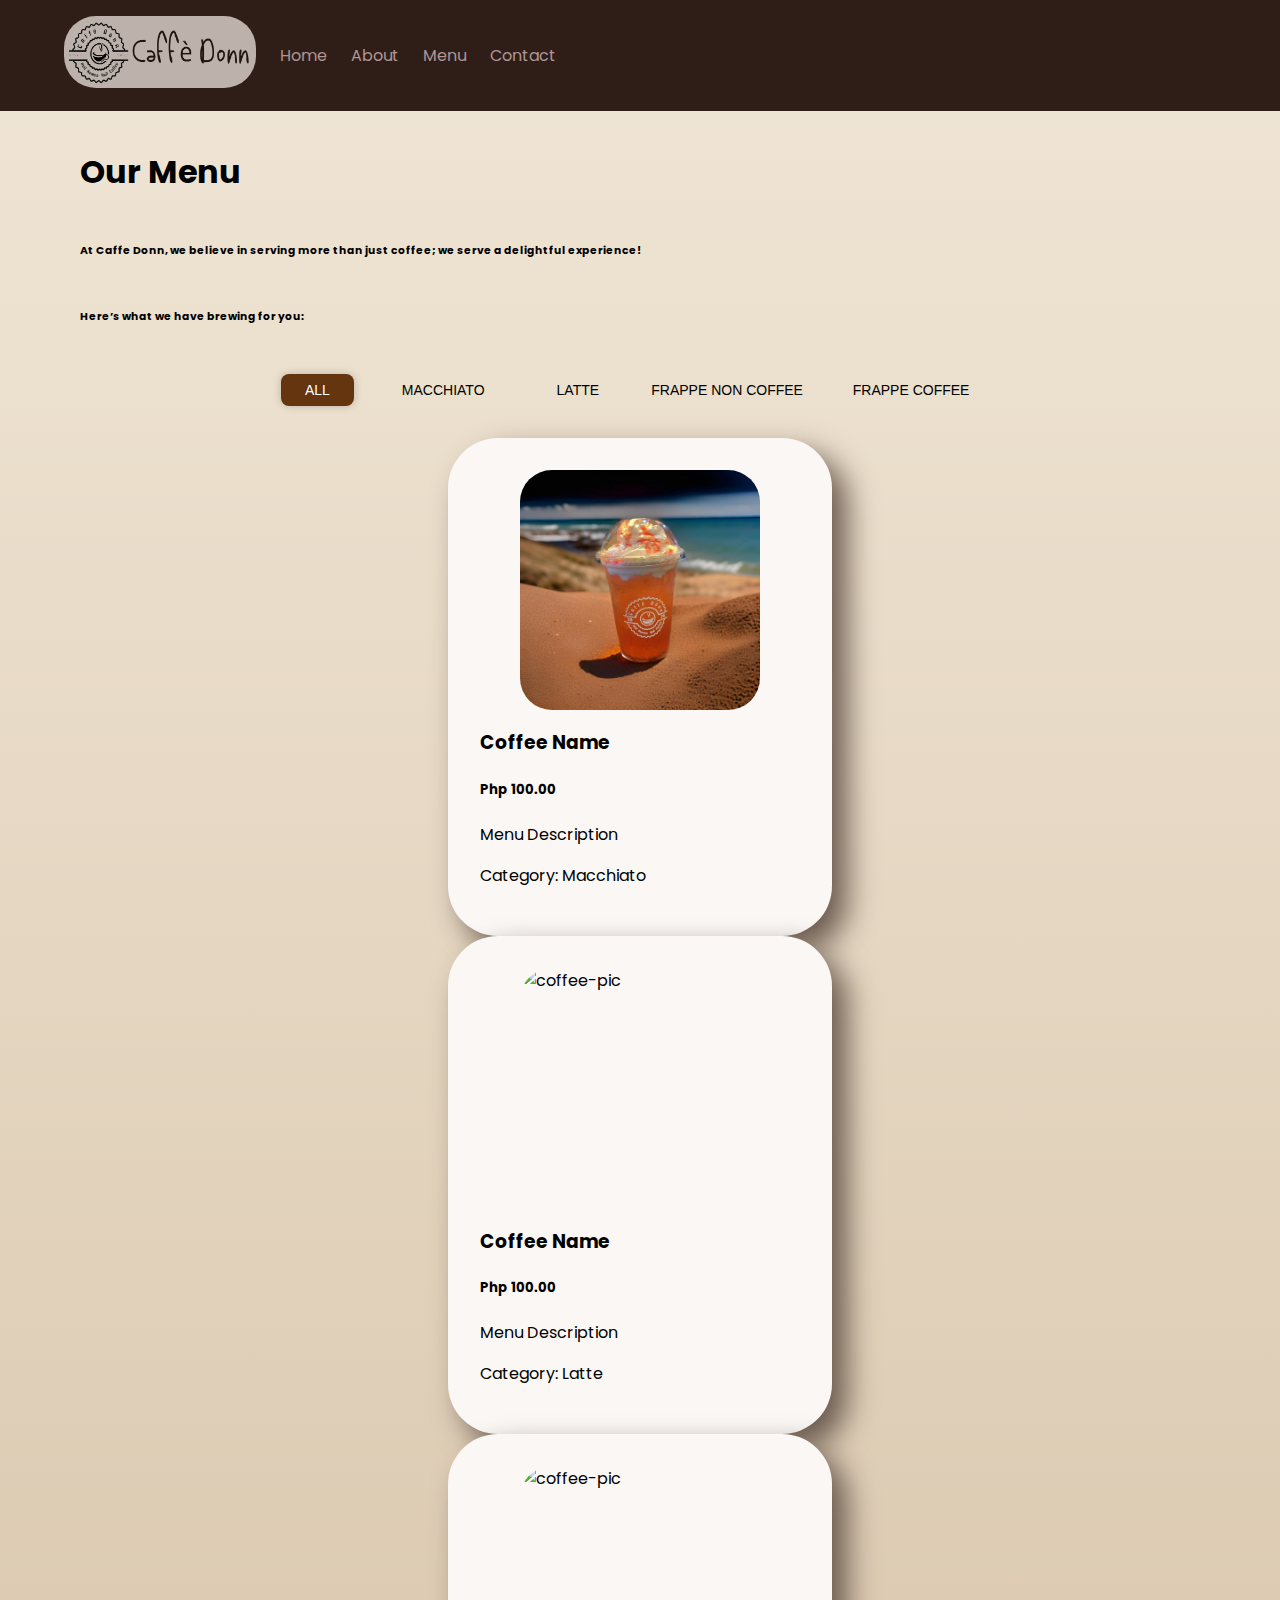
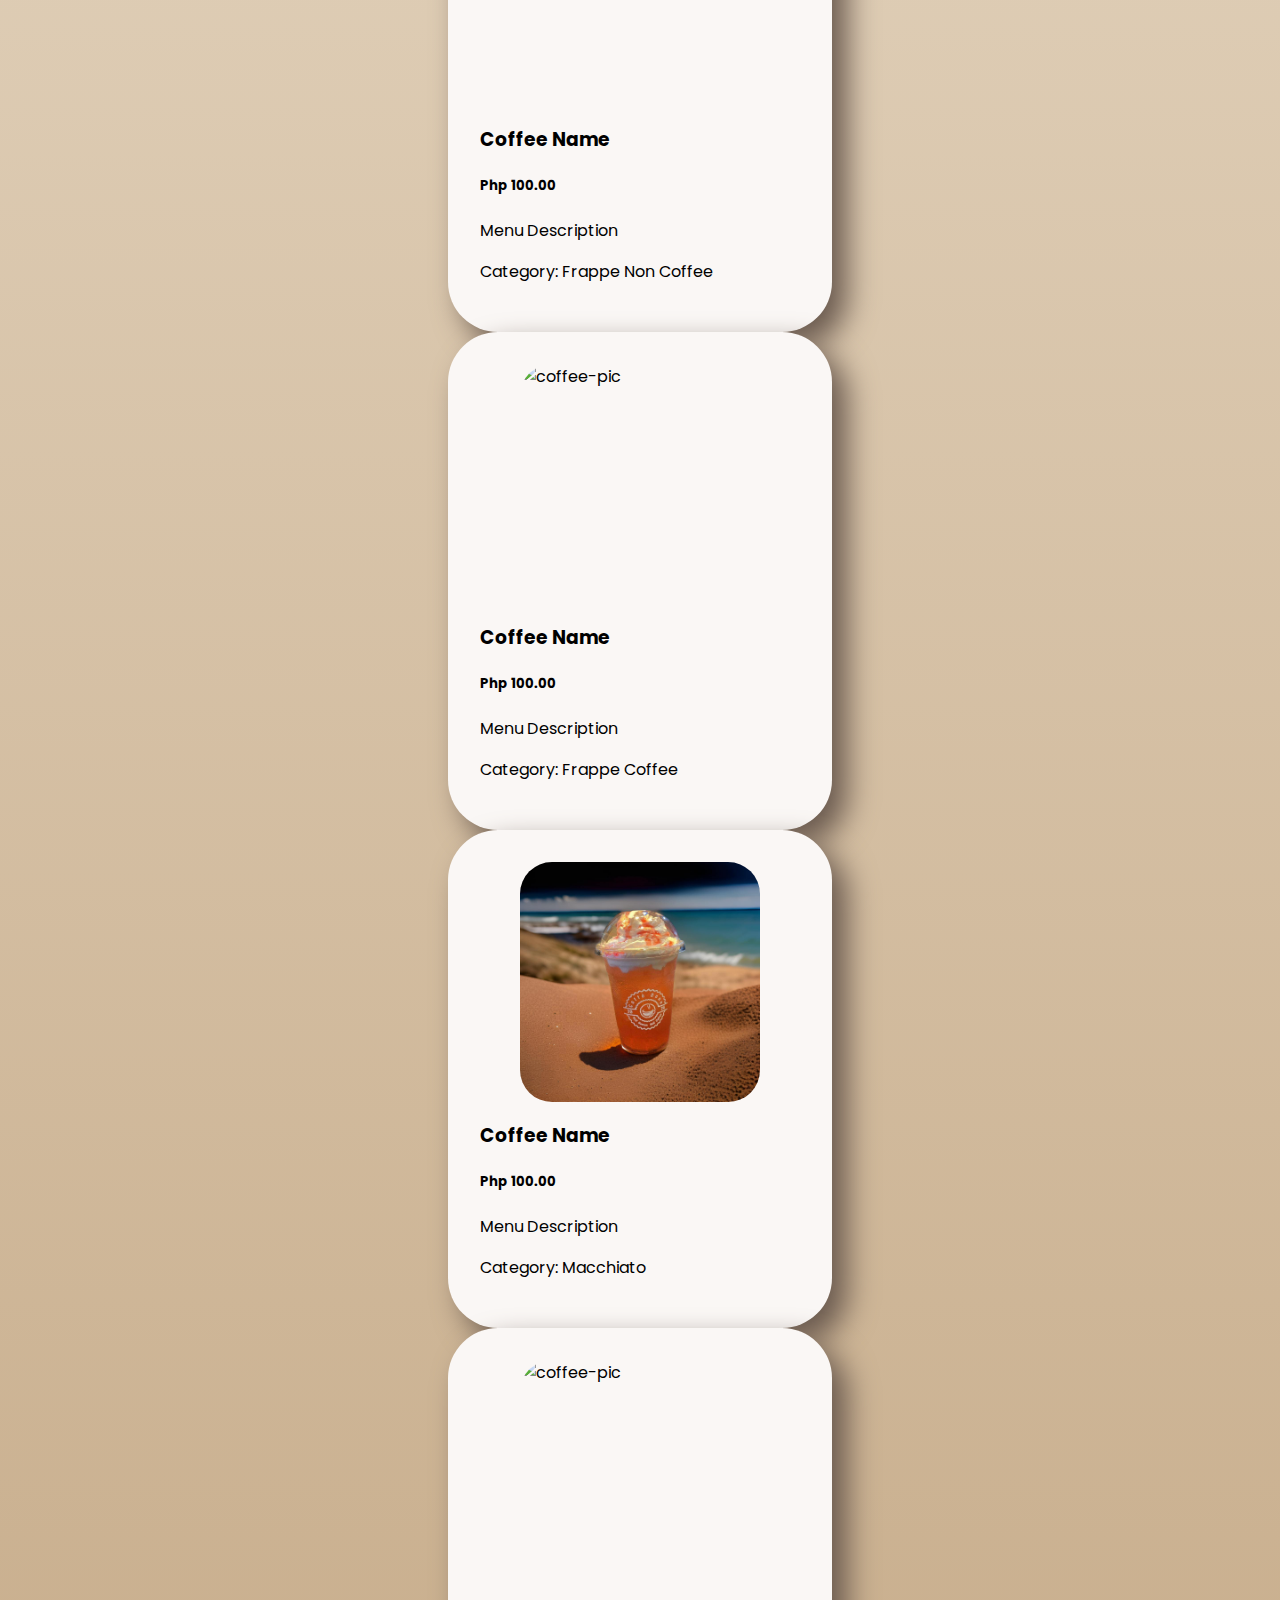
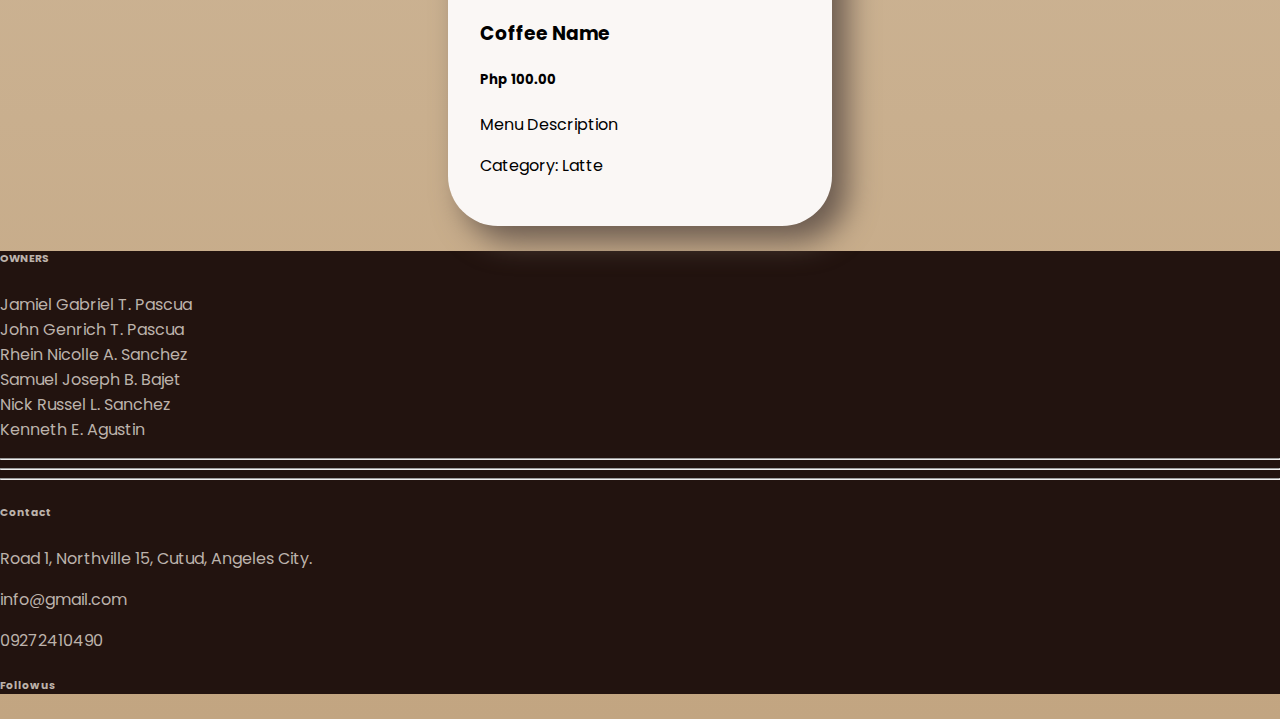
==== menu-detailed.html @ e2caf661 "linis landing page" ====
<!DOCTYPE html>
<html lang="en">
<head>
    <title>Menu - Caffe Donn</title>
    <meta charset="utf-8">
    <meta name="viewport" content="width=device-width, initial-scale=1">
    <link href="https://cdn.jsdelivr.net/npm/bootstrap@5.0.2/dist/css/bootstrap.min.css" rel="stylesheet" integrity="sha384-EVSTQN3/azprG1Anm3QDgpJLIm9Nao0Yz1ztcQTwFspd3yD65VohhpuuCOmLASjC" crossorigin="anonymous">
    <link rel="stylesheet" href="menu-detailed.css">
</head>
<body>
    
    <nav >
        <!-- <button class="navbar-toggler" type="button" data-toggle="collapse" data-target="#navbarSupportedContent" aria-controls="navbarSupportedContent" aria-expanded="false" aria-label="Toggle navigation">
            <span><i class="fa-solid fa-bars" style="color: white; font-size: 23px;"></i></span>
        </button> -->
            <div class="bgcolor">
                <ul id="nav-ul">
                    <li>
                        <a href="index.html"><img src="Bg/logo.png" id="caffedonnlogo" alt=""></a>
                    </li>
                    <li>
                        <a class="navlinks" href="">Home</a>
                    </li>
                    <li>
                        <a class="navlinks" href="index.html#about">About</a>
                    </li>
                    <li>
                        <a class="navlinks" href="index.html#menu">Menu</a>
                    </li>
                    <li>
                        <a class="navlinks" href="index.html#contact">Contact</a>
                    </li>
                </ul>
                <!-- <form class="d-flex">
                    <input class="form-control me-2" type="search" placeholder="Search" aria-label="Search" style="color: #22130f;">
                    <button class="btn btn-outline-success" type="submit">Search</button>
                </form> -->
            </div>
            
</nav>

  <main class="main-with-aside">
                <div class="filter text-center">
                    <div id="menu-header">
                    <h1>Our Menu</h1>
                    <h6>At Caffe Donn, we believe in serving more than just coffee; we serve a delightful experience!</h6>
                    <h6>Here’s what we have brewing for you:</h6>
                </div>
                    <div class="btn-group" role="group" aria-label="Coffee filter options">
                        <button class='btn coffee-filter-button active' data-filter="all">All</button>
                        <button class='btn coffee-filter-button' data-filter="macchiato">Macchiato</button>
                        <button class='btn coffee-filter-button' data-filter="latte">Latte</button>
                        <button class='btn coffee-filter-button' data-filter="fnoncoffee">Frappe Non Coffee</button>
                        <button class='btn coffee-filter-button' data-filter="fcoffee">Frappe Coffee</button>
                    </div>
                </div>
        </div>
    
    
    
      <div class="row justify-content-center">
        <div class="col-12 col-sm-6 col-md-6 col-lg-6 col-xl-4 menu mb-5 spacing" data-category='macchiato'>
            <div id="coffee-container">
                <img src="Products/menu/pink na kape.jpg" id="coffee-pic" alt="coffee-pic">
                <h3 class="menu-name">Coffee Name</h3>
                <h5>Php 100.00</h5>
                <div class="menu-details">
                    <p>Menu Description</p>
                    <p>Category: Macchiato</p>
            </div>
        </div>
        </div>
        <div class="col-12 col-sm-6 col-md-6 col-lg-6 col-xl-4 menu mb-5 spacing" data-category='latte'>
            <div id="coffee-container">
                <img src="https://www.acouplecooks.com/wp-content/uploads/2021/08/Cafe-Au-Lait-001s.jpg" id="coffee-pic" alt="coffee-pic">
                <h3 class="menu-name">Coffee Name</h3>
                <h5>Php 100.00</h5>
                <div class="menu-details">
                    <p>Menu Description</p>
                    <p>Category: Latte</p>
            </div>
        </div>
        </div>
        <div class="col-12 col-sm-6 col-md-6 col-lg-6 col-xl-4 menu mb-5 spacing" data-category='fnoncoffee'>
            <div id="coffee-container">
                <img src="https://www.acouplecooks.com/wp-content/uploads/2021/08/Cafe-Au-Lait-001s.jpg" id="coffee-pic" alt="coffee-pic">
                <h3 class="menu-name">Coffee Name</h3>
                <h5>Php 100.00</h5>
                <div class="menu-details">
                    <p>Menu Description</p>
                    <p>Category: Frappe Non Coffee</p>
            </div>
        </div>
        </div>
        <div class="col-12 col-sm-6 col-md-6 col-lg-6 col-xl-4 menu mb-5 spacing" data-category='fcoffee'>
            <div id="coffee-container">
                <img src="https://www.acouplecooks.com/wp-content/uploads/2021/08/Cafe-Au-Lait-001s.jpg" id="coffee-pic" alt="coffee-pic">
                <h3 class="menu-name">Coffee Name</h3>
                <h5>Php 100.00</h5>
                <div class="menu-detailss">
                    <p>Menu Description</p>
                    <p>Category: Frappe Coffee</p>
            </div>
        </div>
        </div>

        <div class="col-12 col-sm-6 col-md-6 col-lg-6 col-xl-4 menu mb-5 spacing" data-category='macchiato'>
            <div id="coffee-container">
                <img src="Products/menu/pink na kape.jpg" id="coffee-pic" alt="coffee-pic">
                <h3 class="menu-name">Coffee Name</h3>
                <h5>Php 100.00</h5>
                <div class="menu-details">
                    <p>Menu Description</p>
                    <p>Category: Macchiato</p>
            </div>
        </div>
        </div>
        <div class="col-12 col-sm-6 col-md-6 col-lg-6 col-xl-4 menu mb-5 spacing" data-category='latte'>
            <div id="coffee-container">
                <img src="https://www.acouplecooks.com/wp-content/uploads/2021/08/Cafe-Au-Lait-001s.jpg" id="coffee-pic" alt="coffee-pic">
                <h3 class="menu-name">Coffee Name</h3>
                <h5>Php 100.00</h5>
                <div class="menu-details">
                    <p>Menu Description</p>
                    <p>Category: Latte</p>
            </div>
        </div>
        </div>
        
    </div>

    <button class="back-to-top" id="backToTop">
        <img src="Products/menu/backontopcoffee.png" alt="Back to Top">
    </button>
    </div>
    </div>


  </main>
</div>

<script src="menu-detailed.js"></script>
</body>
<footer>
    <div class="text-center text-lg-start text-white " style="background-color: #22130f; ">
        <!-- Grid container -->
        <div class="container p-4 pb-0 ">
            <!-- Section: Links -->
            <section class=" ">
                <!--Grid row-->
                <div class="row ">
                    <!-- Grid column -->
                    <div style="color: #bcb2ab;" class="col-md-3 col-lg-3 col-xl-3 mx-auto mt-3 ">
                        <h6 class="text-uppercase mb-4 font-weight-bold ">
                            OWNERS
                        </h6>
                        <p>
                            Jamiel Gabriel T. Pascua <br> John Genrich T. Pascua <br> Rhein Nicolle A. Sanchez <br> Samuel Joseph B. Bajet <br> Nick Russel L. Sanchez <br> Kenneth E. Agustin
                        </p>
                    </div>
                    <!-- Grid column -->

                    <hr class="w-100 clearfix d-md-none " />

                    <!-- Grid column -->

                    <!-- Grid column -->

                    <hr class="w-100 clearfix d-md-none " />

                    <!-- Grid column -->
                    <hr class="w-100 clearfix d-md-none " />

                    <!-- Grid column -->
                    <div class="col-md-4 col-lg-3 col-xl-3 mx-auto mt-3 " style="color: #bcb2ab;">
                        <h6 class="text-uppercase mb-4 font-weight-bold ">Contact</h6>
                        <p><i class="fas fa-home mr-3 "></i> Road 1, Northville 15, Cutud, Angeles City.</p>
                        <p><i class="fas fa-envelope mr-3 "></i> info@gmail.com</p>
                        <p><i class="fas fa-phone mr-3 "></i>09272410490</p>

                    </div>
                    <!-- Grid column -->

                    <!-- Grid column -->
                    <div class="col-md-3 col-lg-2 col-xl-2 mx-auto mt-3 ">
                        <h6 style="color: #bcb2ab;" class="text-uppercase mb-4 font-weight-bold ">Follow us</h6>

                        <a href="https://www.facebook.com/profile.php?id=61557262811744&mibextid=LQQJ4d" class="social-icon" target="_blank">
                            <i class="fab fa-facebook-f"></i>
                        </a>

                        <a href="https://www.instagram.com/caffe_donn?igsh=YXQ5cGN5NW10amh5" class="social-icon" target="_blank">
                            <i class="fab fa-instagram"></i>
                        </a>
                    

                    </div>
                </div>
                <!--Grid row-->
            </section>
            <!-- Section: Links -->
        </div>
        <!-- Grid container -->

</footer>
    
</html>
---- menu-detailed.css ----
@import url('https://fonts.googleapis.com/css2?family=Poppins:ital,wght@0,100;0,200;0,300;0,400;0,500;0,600;0,700;0,800;0,900;1,100;1,200;1,300;1,400;1,500;1,600;1,700;1,800;1,900&display=swap');
.poppins-regular {
    font-family: "Poppins", sans-serif;
    font-weight: 400;
    font-style: normal;
}



body {
  overflow-x: hidden;
  min-height: 100dvh;
  margin: 0;
  padding: 0;
  width: 100vw !important; /* Full viewport width */
  font-family: "Poppins", sans-serif;

  background: rgb(240,230,214);
background: linear-gradient(180deg, rgba(240,230,214,1) 0%, rgba(194,165,129,1) 100%);
}


/* navbar */

@media (max-width: 600px) {

  .main-with-aside {
    margin: 0 !important;
  }
  #caffedonnlogo {
      transform: scale(0.8);
      margin-bottom: 0 !important;
  }

  #nav-ul {
      transform: scale(0.6);
      display: grid !important;
      grid-template-columns: repeat(5, 1fr) !important;
      margin-left: -4rem !important;
      padding: 0 !important;
      background: #2f1e18;
      width: 100vw; /* Full viewport width */
      height: 80px; /* Set height of navbar */
      width: 100vw !important; /* Full viewport width */
  }
}
#caffedonnlogo {
  height: 4.5rem;
  width: 12rem;
  margin-left: 1.5rem;
  margin-top: 1rem;
  margin-bottom: 1rem;
  border-radius: 2rem;
  animation: fade-down 0.5s forwards;
}

.navlinks {
  text-decoration: none;
  color: rgb(176, 149, 149);
  font-size: 16px;
  font-family: "Poppins", sans-serif;
  margin-left: 1.5rem;
}

.navlinks:hover {
  animation: bigger 0.5s forwards !important;
  text-decoration: none;
  color: rgb(233, 191, 191);

}

.bgcolor {
  background-color: #2f1e18;
}

@keyframes fade-down {
  0% {
    opacity: 0;
    transform: translateY(-10px) scale(0.95);
    font-size: 3px;
  }

  100% {
    opacity: 1;
    transform: translateY(0px) scale(1);
      font-size: 16px;
  }
}

@keyframes bigger {
  0% {
    font-size: 16px;
  }
  100% {
    font-size: 19px;
  }
}

#nav-ul {
  list-style-type: none;
  display: flex !important; /* Display list items horizontally */
  justify-content: flex-start;
  align-items: center;
  margin: 0;
  background: #2f1e18;
}



/* navbar */
.main-with-aside {
  margin: 0 5rem;
}

@media (min-width: 1024px) {
  body {
    width: 75%;
    margin: 0 auto;
  }
}

@media (max-width: 600px) {
  .btn-group {
    transform: scale(0.8);
    transform-origin: top center;
    margin: 0;
    display: grid; 
    grid-template-columns: repeat(3, 1fr); 
    gap: 10px; 
    display: grid !important;
  grid-template-columns: repeat(3, 1fr) !important;
  gap: 10px !important;
  }

  #menu-header {
    scale: 0.9;
  }

  .coffee-filter-button {
    width: 100%;
  }

  .back-to-top {
    opacity: 80%;
    bottom: 1.5rem !important;
    right: 1.5rem !important;
    position: fixed;
  }

  .back-to-top img {
    opacity: 80%;
    width: 2rem; 
    height: 2rem; 
    display: block; 
  }

  .back-button {
    top: 1.5rem !important;
    left: 1rem !important;
    border-radius: 50%;
  }

  .back-button img {
    display: block; /* Removes extra space below the image */
    width: 2rem !important;
    height: 2rem !important;
  }
}

@media all {
  .filter, .text-center {
    margin: 1rem auto;
  }

  .coffee-filter-button {
    margin: 0 auto; 
  }
}

#menu-header {
  display: grid;
  grid-template-columns: 1fr;
  margin: 0 auto;
  animation: fade-down .5s forwards;
}

.btn-group {
  display: flex;
  flex-wrap: nowrap; 
  justify-content: center;
  margin: 1rem;
  animation: fade-up .5s;
}

.coffee-filter-button {
  display: flex;
  align-items: center; /* Center text vertically */
  justify-content: center;
  cursor: pointer;
  text-transform: uppercase;
  background: transparent;
  border: 0;
  border-radius: 0.5rem;
  padding: .5rem 1.5rem;
  margin: 0.5rem 1rem 1rem 0.5rem;
  max-width: 10rem;
  white-space: nowrap;
  font-size: 14px;
  text-align: center;
}
  
  .coffee-filter-button:hover,
  .coffee-filter-button:focus {
    background-color: #ccc;
  }
  
  .coffee-filter-button.active {
    background: #65350F;
    color: white;
    box-shadow: 0 0 0.5rem rgb(0 0 0 / 0.2);
  }

#coffee-container {
  padding: 2rem;
  border-radius: 50px;
  background: #faf7f5;
  box-shadow:  15px 15px 30px #6a5a4f;
              
  min-width: 20rem;
  max-width: 20rem;
  max-height: 28rem;
  margin: 0 auto;
  animation: fade-up .5s forwards;
}

.menu-details {
  text-align: left;
}

#coffee-pic {
  display: block;
  margin: 0 auto;
  border-radius: 2rem;
  width: 15rem;
  height: 15rem;
}

.menu-title {
  margin-top: 2rem;
}

.back-button {
  animation: fade-down 1s forwards;
  z-index: 2;
  top: 1rem;
  left: 2rem;
  position: absolute;
  border-radius: 50%;
  background: none; /* Removes default button background */
  border: none; /* Removes default button border */
  padding: 0; /* Removes default button padding */
}

.back-button img {
  display: block; /* Removes extra space below the image */
  width: 3rem;
  height: 3rem;
}

.back-button:hover {
  animation: bigger 1s forwards;
}

.back-to-top {
  position: fixed; 
  bottom: 3rem; 
  right: 3rem; 
  background: none; 
  border: none; 
  padding: 0; 
  cursor: pointer; 
  opacity: 0; 
  transition: opacity 0.3s ease;
  z-index: 2; 
}

.back-to-top img {
  width: 4rem; 
  height: 4rem; 
  display: block; 
}

.back-to-top:hover img {
  animation: bigger 0.75s forwards; 
}

.show {
  opacity: 1; 
}


@keyframes fade-up {
  0% {
    opacity: 0;
    transform: translateY(15px) scale(0.95);
  }

  100% {
    opacity: 1;
    transform: translateY(0px) scale(1);
  }
}

@keyframes fade-down {
  0% {
    opacity: 0;
    transform: translateY(-20px) scale(0.95);
  }

  100% {
    opacity: 1;
    transform: translateY(0) scale(1);
  }
}

@keyframes bigger {
  0% {
    transform: scale(1);
  }
  100% {
    transform: scale(1.2);
  }
}
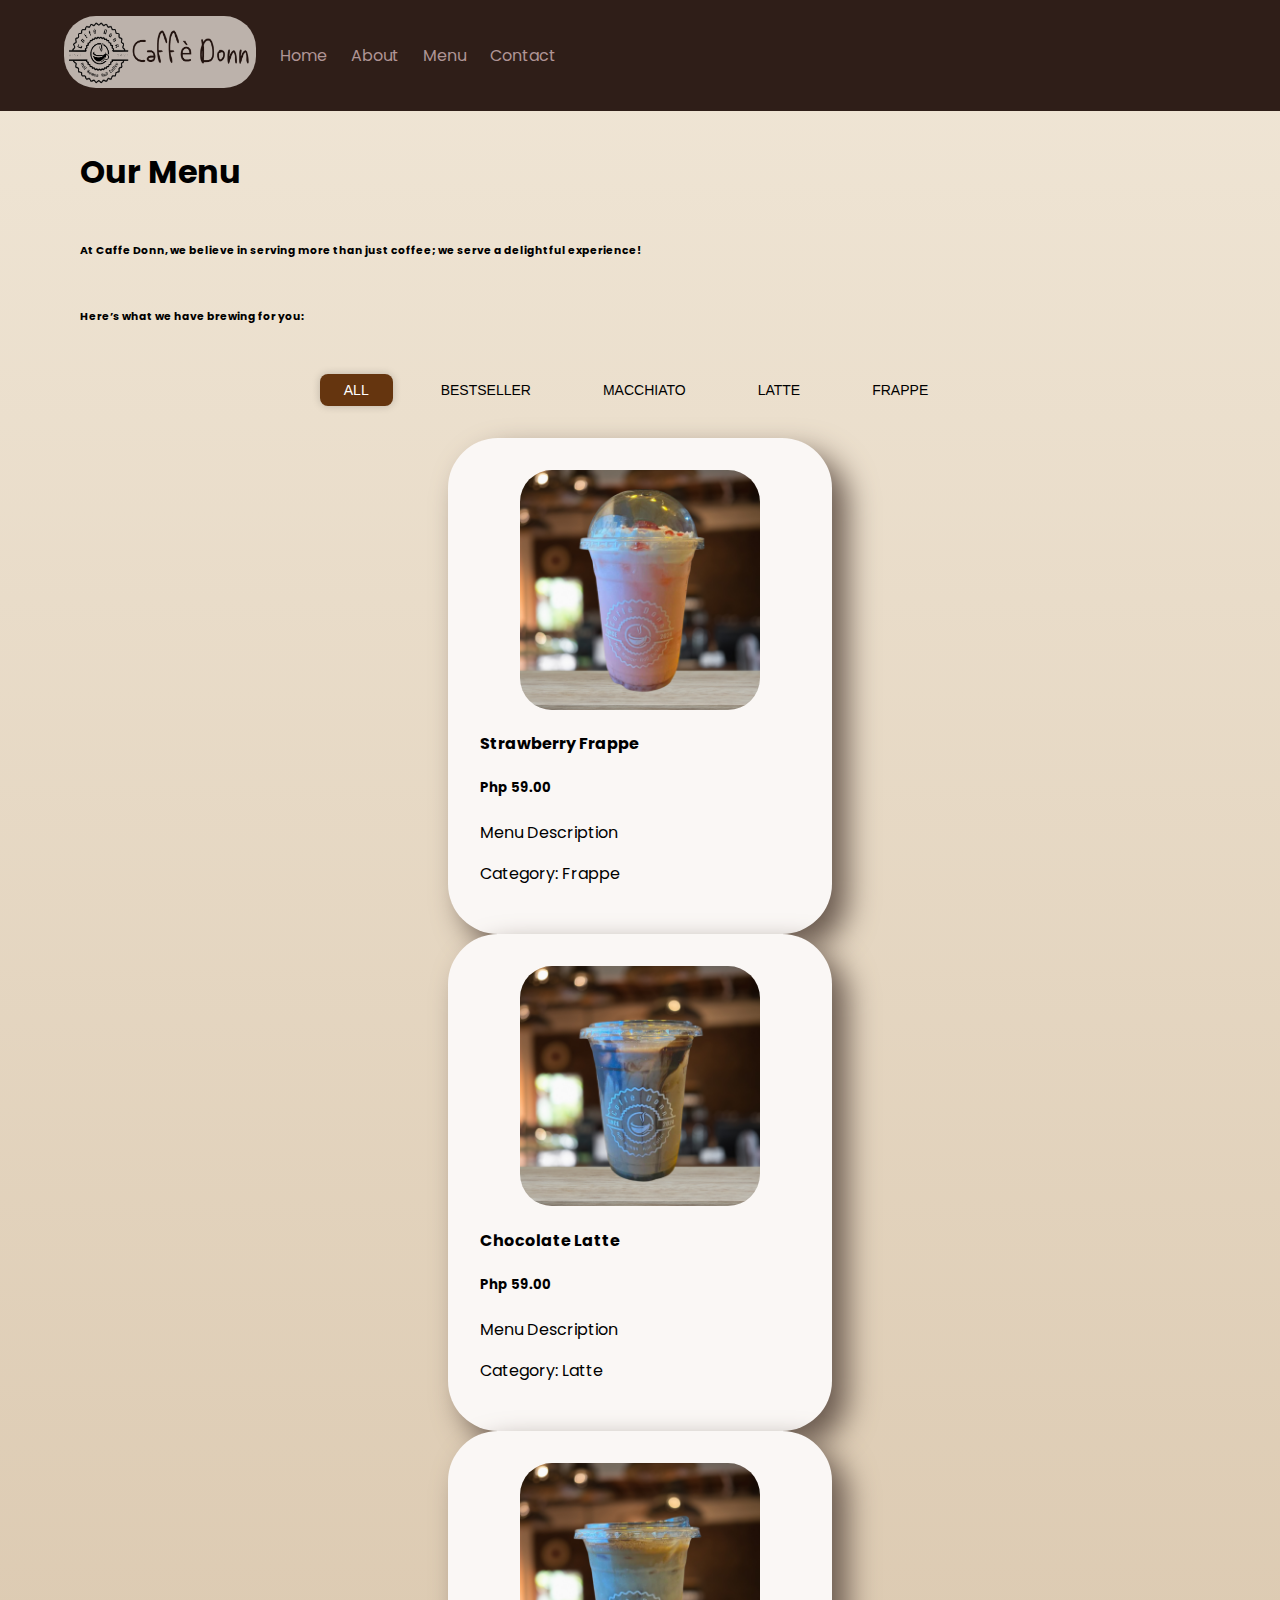
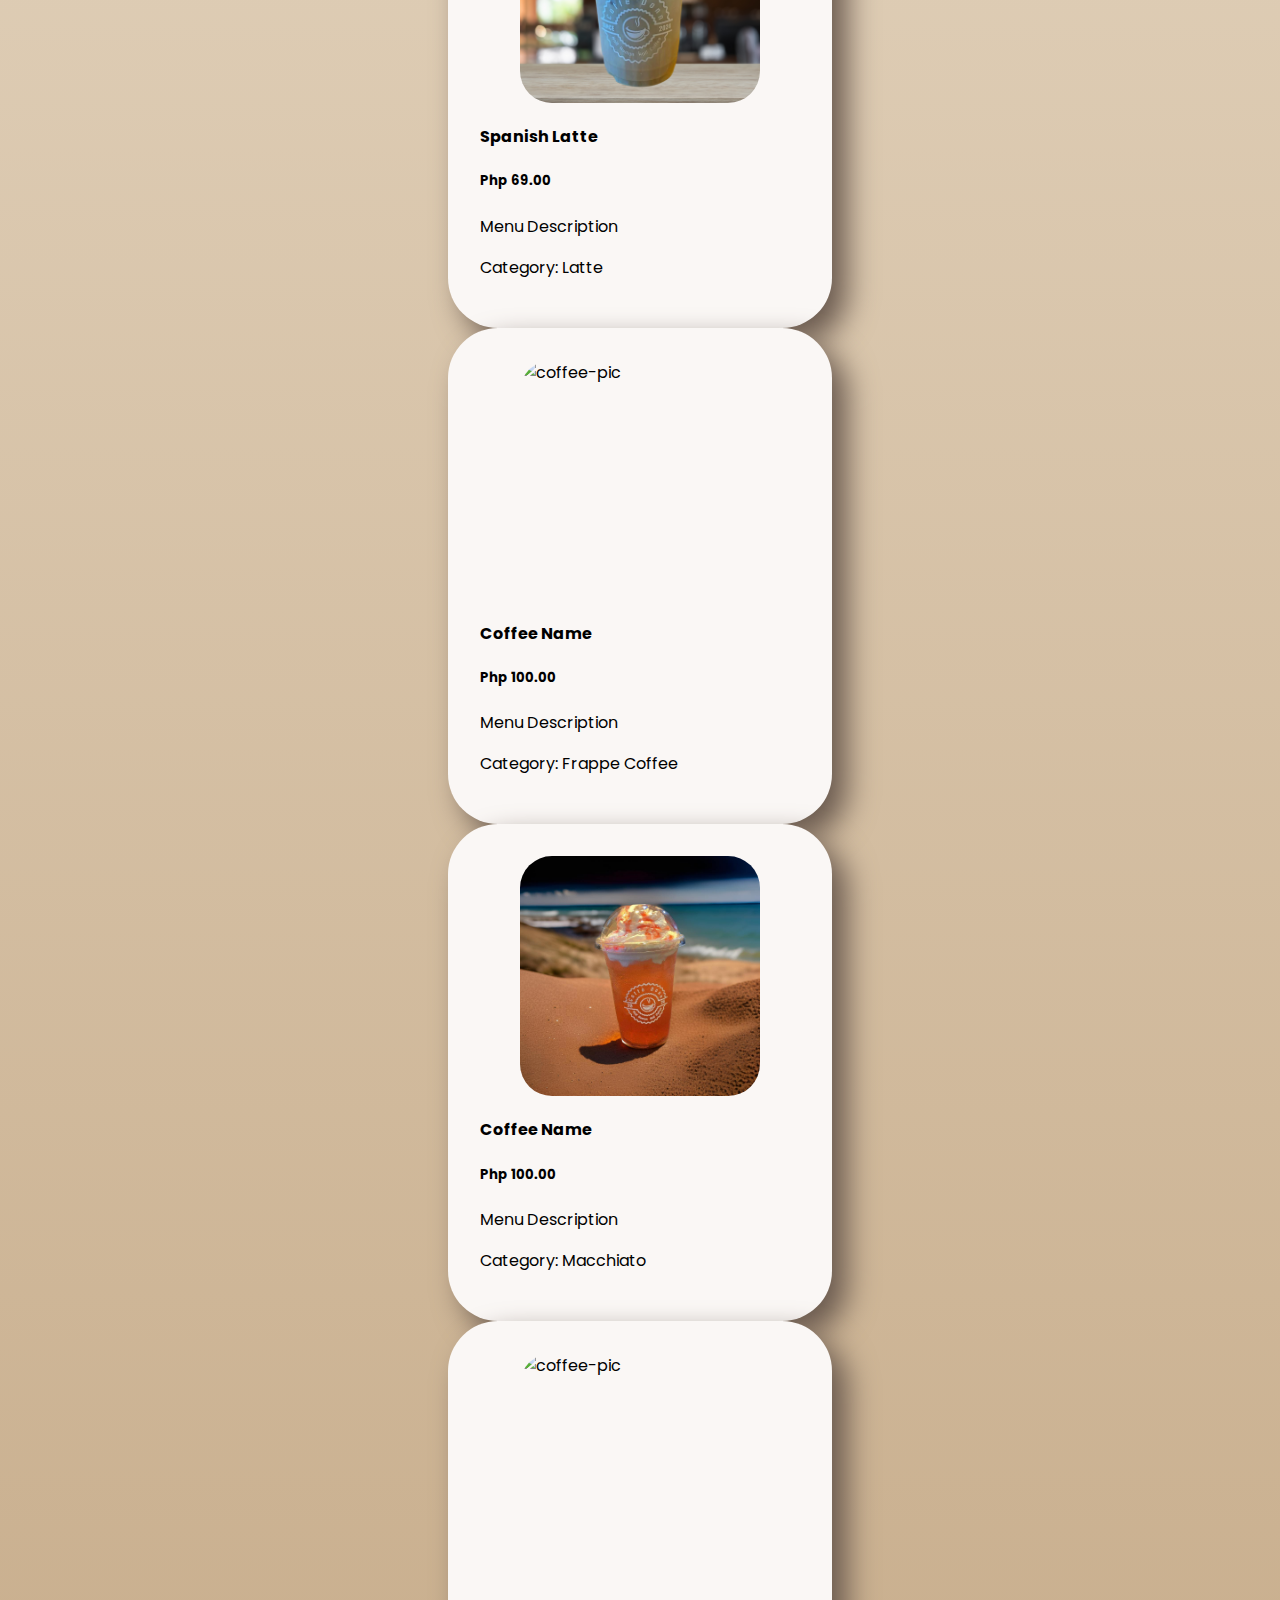
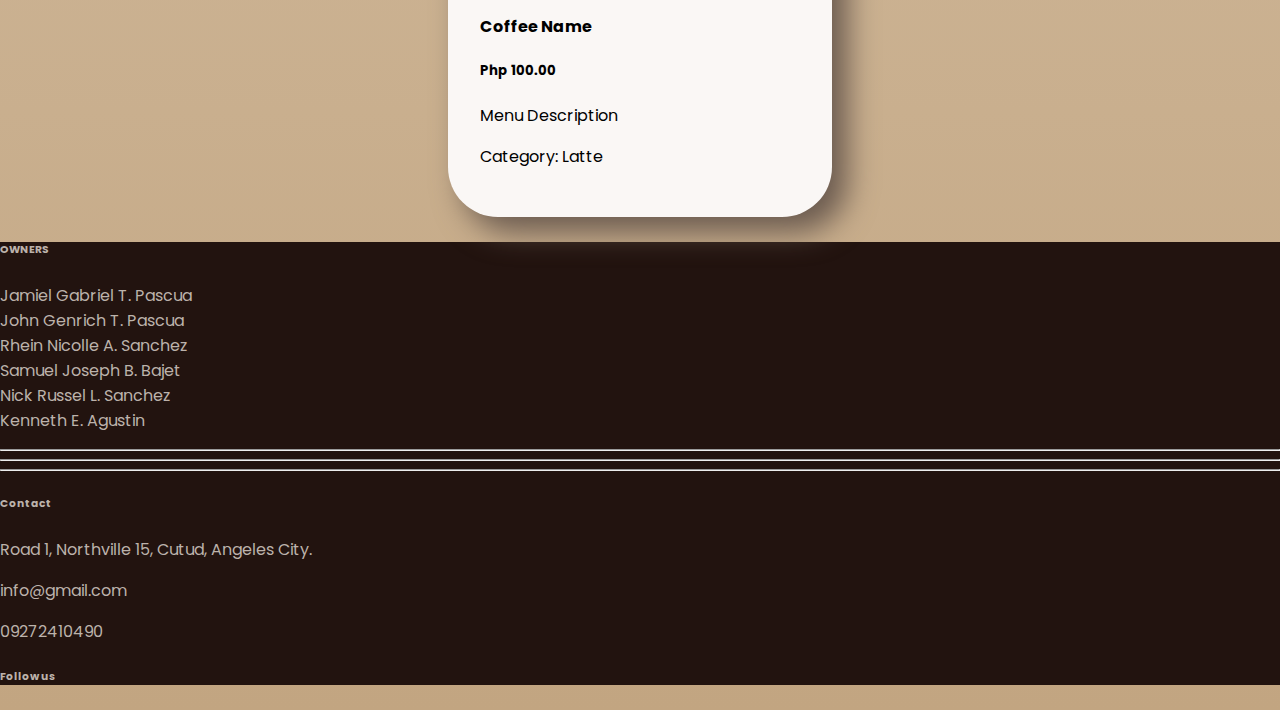
==== commit dfaee718: "menu" ====
--- a/menu-detailed.html
+++ b/menu-detailed.html
@@ -48,10 +48,10 @@
                 </div>
                     <div class="btn-group" role="group" aria-label="Coffee filter options">
                         <button class='btn coffee-filter-button active' data-filter="all">All</button>
+                        <button class='btn coffee-filter-button' data-filter="bestseller">Bestseller</button>
                         <button class='btn coffee-filter-button' data-filter="macchiato">Macchiato</button>
                         <button class='btn coffee-filter-button' data-filter="latte">Latte</button>
-                        <button class='btn coffee-filter-button' data-filter="fnoncoffee">Frappe Non Coffee</button>
-                        <button class='btn coffee-filter-button' data-filter="fcoffee">Frappe Coffee</button>
+                        <button class='btn coffee-filter-button' data-filter="frappe">Frappe</button>
                     </div>
                 </div>
         </div>
@@ -59,43 +59,43 @@
     
     
       <div class="row justify-content-center">
-        <div class="col-12 col-sm-6 col-md-6 col-lg-6 col-xl-4 menu mb-5 spacing" data-category='macchiato'>
-            <div id="coffee-container">
-                <img src="Products/menu/pink na kape.jpg" id="coffee-pic" alt="coffee-pic">
-                <h3 class="menu-name">Coffee Name</h3>
-                <h5>Php 100.00</h5>
-                <div class="menu-details">
-                    <p>Menu Description</p>
-                    <p>Category: Macchiato</p>
-            </div>
-        </div>
-        </div>
-        <div class="col-12 col-sm-6 col-md-6 col-lg-6 col-xl-4 menu mb-5 spacing" data-category='latte'>
+        <div class="col-12 col-sm-6 col-md-6 col-lg-6 col-xl-4 menu mb-5 spacing" data-category='frappe'>
+            <div id="coffee-container">
+                <img src="Products/menu/strawberryfrappe.png" id="coffee-pic" alt="coffee-pic">
+                <h4 class="menu-name">Strawberry Frappe</h4>
+                <h5>Php 59.00</h5>
+                <div class="menu-details">
+                    <p>Menu Description</p>
+                    <p>Category: Frappe</p>
+                </div>
+            </div>
+        </div>
+        <div class="col-12 col-sm-6 col-md-6 col-lg-6 col-xl-4 menu mb-5 spacing" data-category='latte' data-bestseller="true">
+            <div id="coffee-container">
+                <img src="Products/menu/chocolatelatte.png" id="coffee-pic" alt="coffee-pic">
+                <h4 class="menu-name">Chocolate Latte</h4>
+                <h5>Php 59.00</h5>
+                <div class="menu-details">
+                    <p>Menu Description</p>
+                    <p>Category: Latte</p>
+                </div>
+            </div>
+        </div>
+        <div class="col-12 col-sm-6 col-md-6 col-lg-6 col-xl-4 menu mb-5 spacing" data-category='latte' data-bestseller="true">
+            <div id="coffee-container">
+                <img src="Products\menu\spanishlatte.png" id="coffee-pic" alt="coffee-pic">
+                <h4 class="menu-name">Spanish Latte</h4>
+                <h5>Php 69.00</h5>
+                <div class="menu-details">
+                    <p>Menu Description</p>
+                    <p>Category: Latte</p>
+            </div>
+        </div>
+        </div>
+        <div class="col-12 col-sm-6 col-md-6 col-lg-6 col-xl-4 menu mb-5 spacing" data-category='fcoffee'>
             <div id="coffee-container">
                 <img src="https://www.acouplecooks.com/wp-content/uploads/2021/08/Cafe-Au-Lait-001s.jpg" id="coffee-pic" alt="coffee-pic">
-                <h3 class="menu-name">Coffee Name</h3>
-                <h5>Php 100.00</h5>
-                <div class="menu-details">
-                    <p>Menu Description</p>
-                    <p>Category: Latte</p>
-            </div>
-        </div>
-        </div>
-        <div class="col-12 col-sm-6 col-md-6 col-lg-6 col-xl-4 menu mb-5 spacing" data-category='fnoncoffee'>
-            <div id="coffee-container">
-                <img src="https://www.acouplecooks.com/wp-content/uploads/2021/08/Cafe-Au-Lait-001s.jpg" id="coffee-pic" alt="coffee-pic">
-                <h3 class="menu-name">Coffee Name</h3>
-                <h5>Php 100.00</h5>
-                <div class="menu-details">
-                    <p>Menu Description</p>
-                    <p>Category: Frappe Non Coffee</p>
-            </div>
-        </div>
-        </div>
-        <div class="col-12 col-sm-6 col-md-6 col-lg-6 col-xl-4 menu mb-5 spacing" data-category='fcoffee'>
-            <div id="coffee-container">
-                <img src="https://www.acouplecooks.com/wp-content/uploads/2021/08/Cafe-Au-Lait-001s.jpg" id="coffee-pic" alt="coffee-pic">
-                <h3 class="menu-name">Coffee Name</h3>
+                <h4 class="menu-name">Coffee Name</h4>
                 <h5>Php 100.00</h5>
                 <div class="menu-detailss">
                     <p>Menu Description</p>
@@ -107,7 +107,7 @@
         <div class="col-12 col-sm-6 col-md-6 col-lg-6 col-xl-4 menu mb-5 spacing" data-category='macchiato'>
             <div id="coffee-container">
                 <img src="Products/menu/pink na kape.jpg" id="coffee-pic" alt="coffee-pic">
-                <h3 class="menu-name">Coffee Name</h3>
+                <h4 class="menu-name">Coffee Name</h4>
                 <h5>Php 100.00</h5>
                 <div class="menu-details">
                     <p>Menu Description</p>
@@ -118,7 +118,7 @@
         <div class="col-12 col-sm-6 col-md-6 col-lg-6 col-xl-4 menu mb-5 spacing" data-category='latte'>
             <div id="coffee-container">
                 <img src="https://www.acouplecooks.com/wp-content/uploads/2021/08/Cafe-Au-Lait-001s.jpg" id="coffee-pic" alt="coffee-pic">
-                <h3 class="menu-name">Coffee Name</h3>
+                <h4 class="menu-name">Coffee Name</h4>
                 <h5>Php 100.00</h5>
                 <div class="menu-details">
                     <p>Menu Description</p>
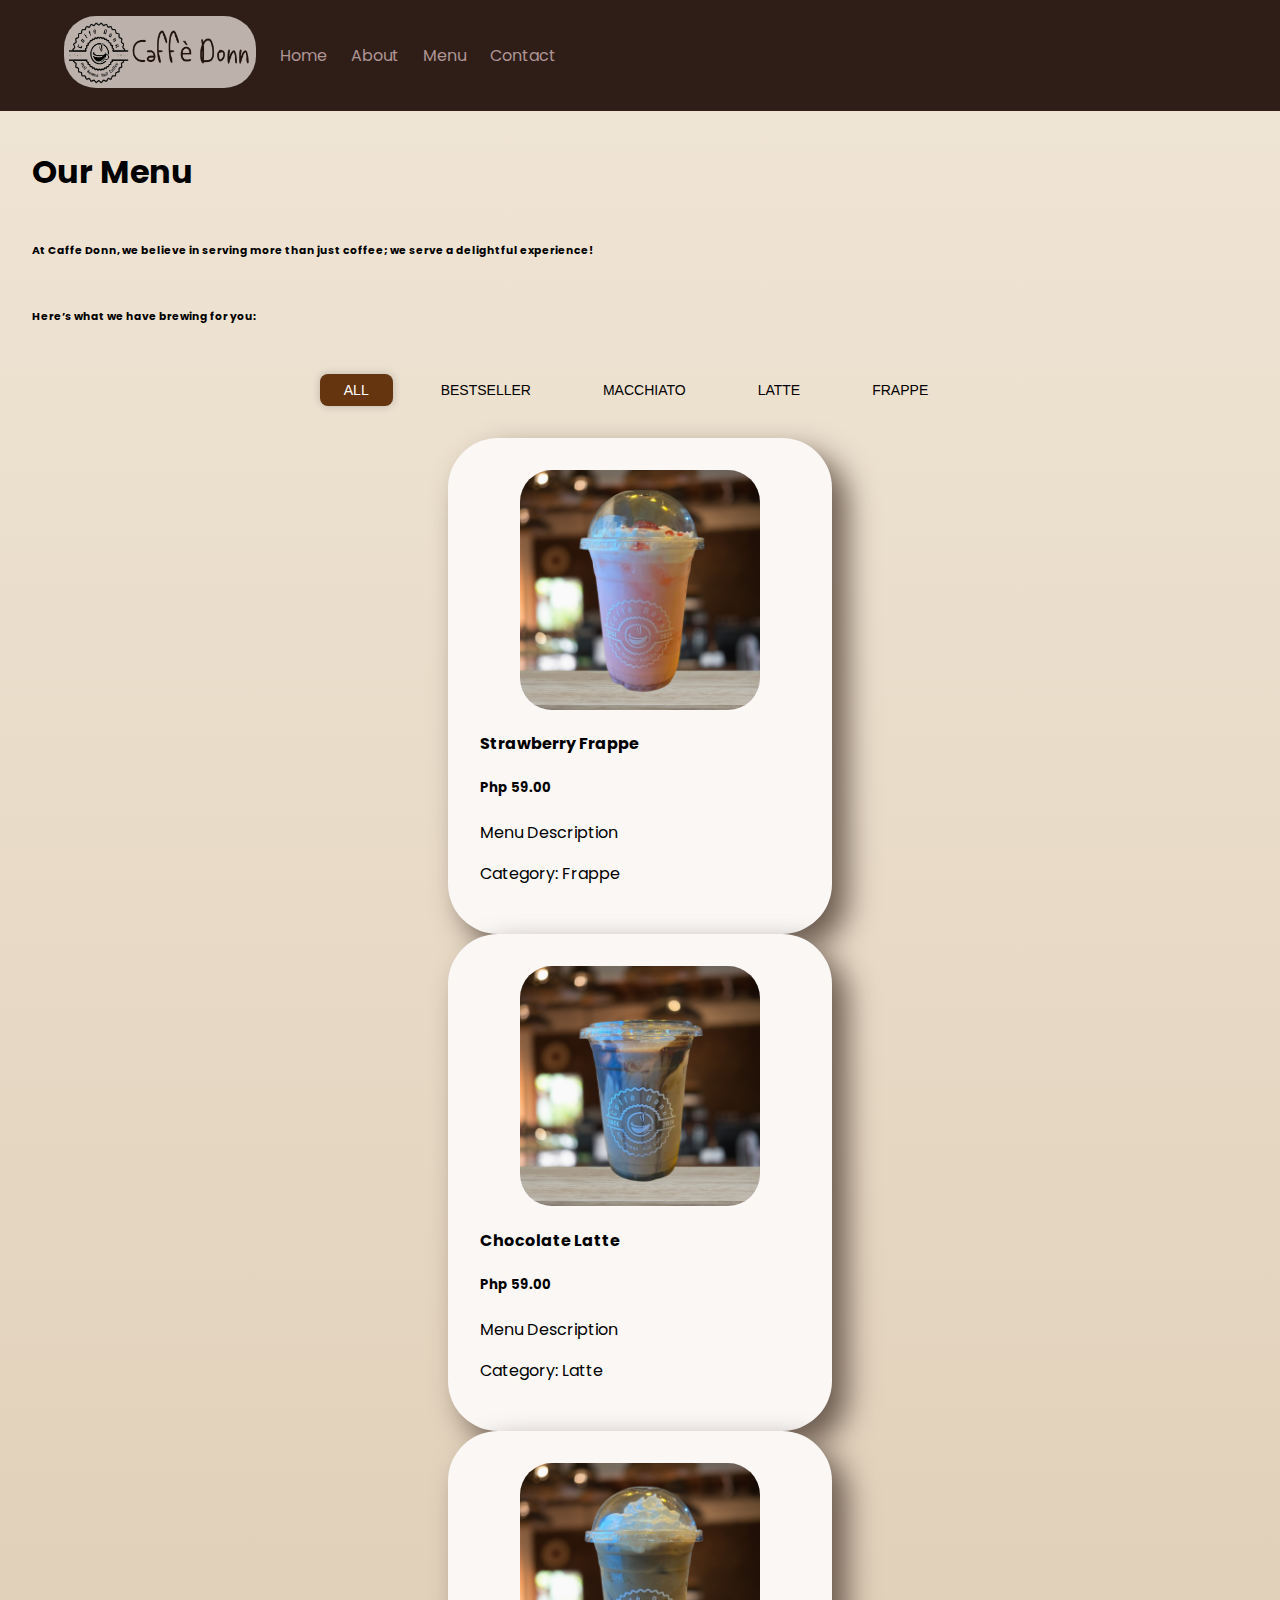
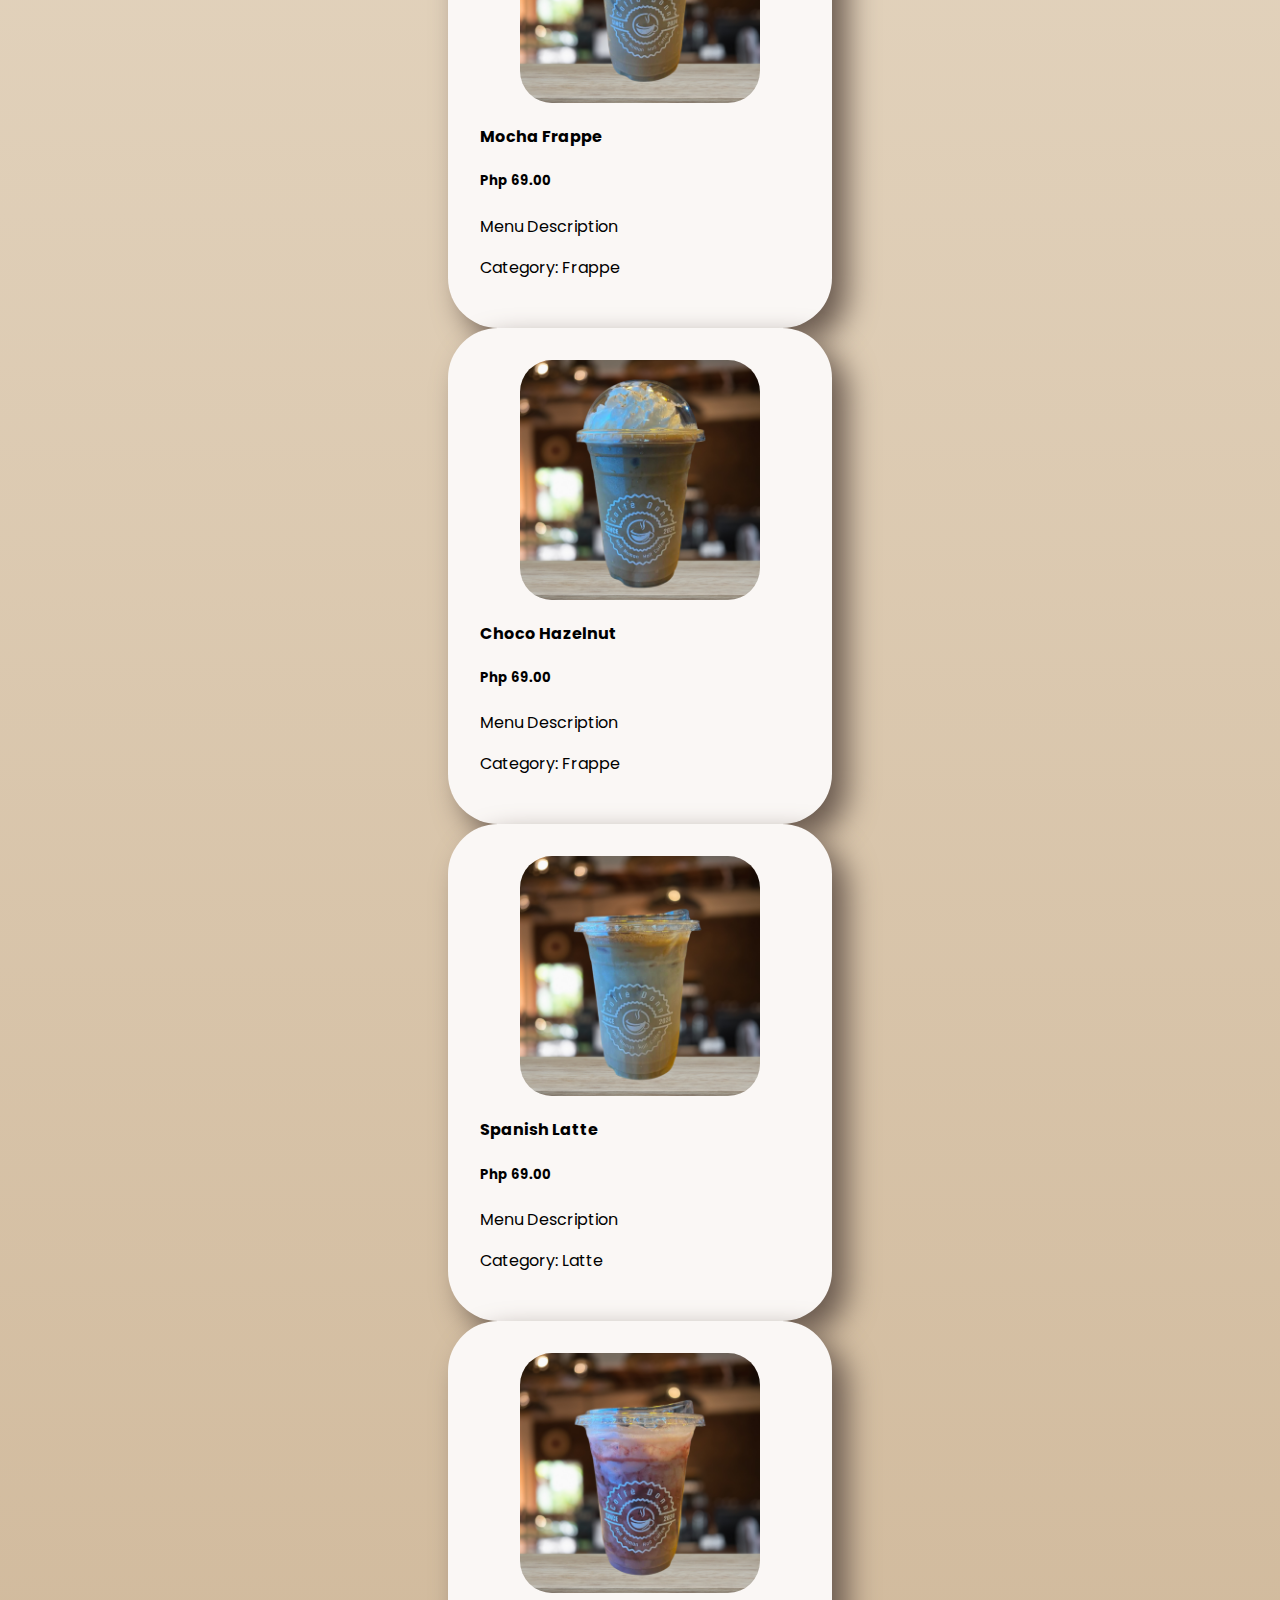
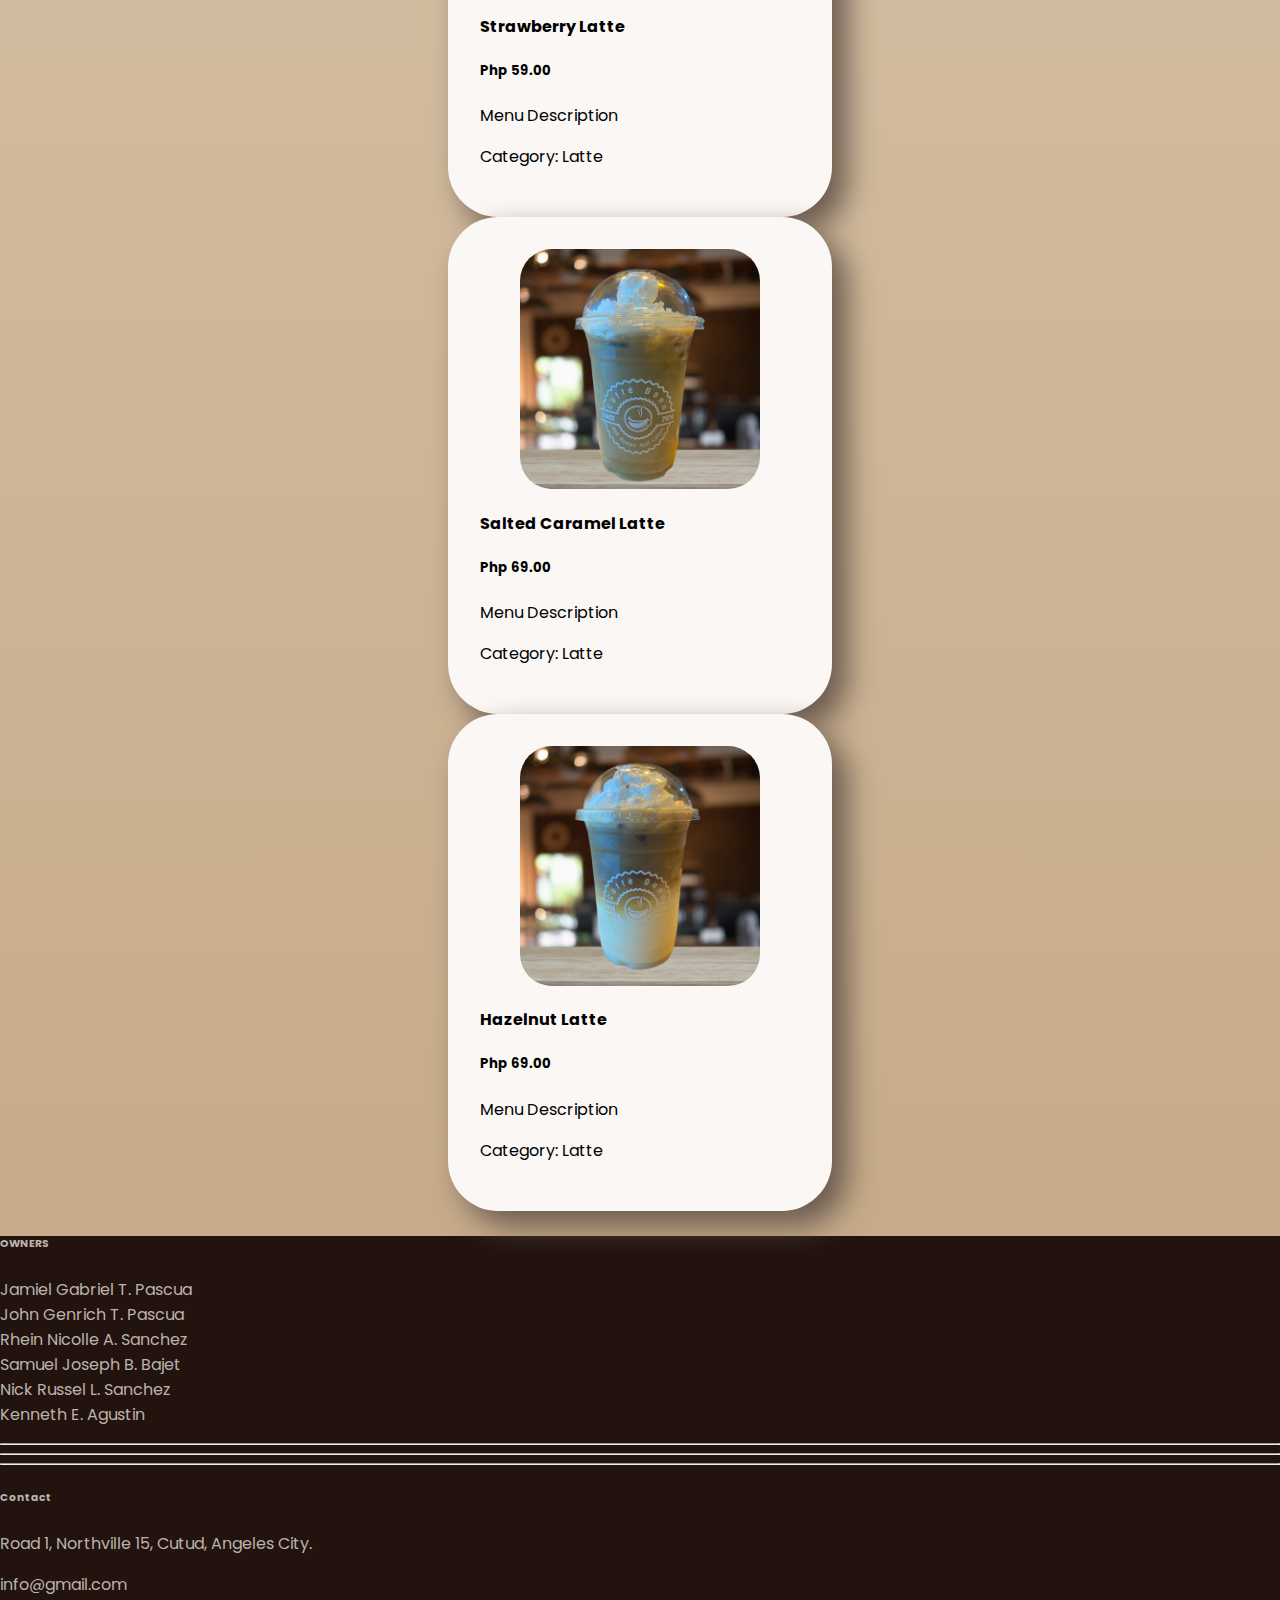
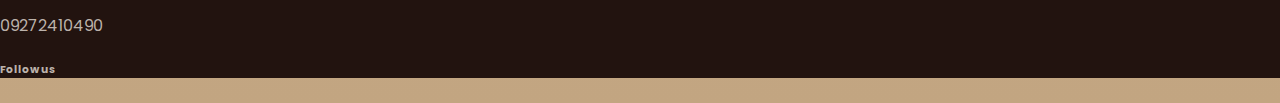
==== commit 58169f44: "menu" ====
--- a/menu-detailed.html
+++ b/menu-detailed.html
@@ -81,6 +81,28 @@
                 </div>
             </div>
         </div>
+        <div class="col-12 col-sm-6 col-md-6 col-lg-6 col-xl-4 menu mb-5 spacing" data-category='frappe'>
+            <div id="coffee-container">
+                <img src="Products\menu\mochafrappe.png" id="coffee-pic" alt="coffee-pic">
+                <h4 class="menu-name">Mocha Frappe</h4>
+                <h5>Php 69.00</h5>
+                <div class="menu-details">
+                    <p>Menu Description</p>
+                    <p>Category: Frappe</p>
+            </div>
+        </div>
+        </div>
+        <div class="col-12 col-sm-6 col-md-6 col-lg-6 col-xl-4 menu mb-5 spacing" data-category='frappe'>
+            <div id="coffee-container">
+                <img src="Products\menu\chocohazelnutfrappe.png" id="coffee-pic" alt="coffee-pic">
+                <h4 class="menu-name">Choco Hazelnut</h4>
+                <h5>Php 69.00</h5>
+                <div class="menu-details">
+                    <p>Menu Description</p>
+                    <p>Category: Frappe</p>
+            </div>
+        </div>
+        </div>
         <div class="col-12 col-sm-6 col-md-6 col-lg-6 col-xl-4 menu mb-5 spacing" data-category='latte' data-bestseller="true">
             <div id="coffee-container">
                 <img src="Products\menu\spanishlatte.png" id="coffee-pic" alt="coffee-pic">
@@ -92,34 +114,34 @@
             </div>
         </div>
         </div>
-        <div class="col-12 col-sm-6 col-md-6 col-lg-6 col-xl-4 menu mb-5 spacing" data-category='fcoffee'>
-            <div id="coffee-container">
-                <img src="https://www.acouplecooks.com/wp-content/uploads/2021/08/Cafe-Au-Lait-001s.jpg" id="coffee-pic" alt="coffee-pic">
-                <h4 class="menu-name">Coffee Name</h4>
-                <h5>Php 100.00</h5>
+        <div class="col-12 col-sm-6 col-md-6 col-lg-6 col-xl-4 menu mb-5 spacing" data-category='latte' data-bestseller="true">
+            <div id="coffee-container">
+                <img src="Products\menu\strawberrylatte.png" id="coffee-pic" alt="coffee-pic">
+                <h4 class="menu-name">Strawberry Latte</h4>
+                <h5>Php 59.00</h5>
                 <div class="menu-detailss">
                     <p>Menu Description</p>
-                    <p>Category: Frappe Coffee</p>
-            </div>
-        </div>
-        </div>
-
-        <div class="col-12 col-sm-6 col-md-6 col-lg-6 col-xl-4 menu mb-5 spacing" data-category='macchiato'>
-            <div id="coffee-container">
-                <img src="Products/menu/pink na kape.jpg" id="coffee-pic" alt="coffee-pic">
-                <h4 class="menu-name">Coffee Name</h4>
-                <h5>Php 100.00</h5>
-                <div class="menu-details">
-                    <p>Menu Description</p>
-                    <p>Category: Macchiato</p>
-            </div>
-        </div>
-        </div>
-        <div class="col-12 col-sm-6 col-md-6 col-lg-6 col-xl-4 menu mb-5 spacing" data-category='latte'>
-            <div id="coffee-container">
-                <img src="https://www.acouplecooks.com/wp-content/uploads/2021/08/Cafe-Au-Lait-001s.jpg" id="coffee-pic" alt="coffee-pic">
-                <h4 class="menu-name">Coffee Name</h4>
-                <h5>Php 100.00</h5>
+                    <p>Category: Latte</p>
+            </div>
+        </div>
+        </div>
+
+        <div class="col-12 col-sm-6 col-md-6 col-lg-6 col-xl-4 menu mb-5 spacing" data-category='latte' data-bestseller="true">
+            <div id="coffee-container">
+                <img src="Products\menu\saltedcaramellatte.png" id="coffee-pic" alt="coffee-pic">
+                <h4 class="menu-name">Salted Caramel Latte</h4>
+                <h5>Php 69.00</h5>
+                <div class="menu-details">
+                    <p>Menu Description</p>
+                    <p>Category: Latte</p>
+            </div>
+        </div>
+        </div>
+        <div class="col-12 col-sm-6 col-md-6 col-lg-6 col-xl-4 menu mb-5 spacing" data-category='latte' data-bestseller="true">
+            <div id="coffee-container">
+                <img src="Products\menu\hazelnutlatte.png" id="coffee-pic" alt="coffee-pic">
+                <h4 class="menu-name">Hazelnut Latte</h4>
+                <h5>Php 69.00</h5>
                 <div class="menu-details">
                     <p>Menu Description</p>
                     <p>Category: Latte</p>
@@ -203,5 +225,4 @@
         <!-- Grid container -->
 
 </footer>
-    
 </html>--- a/menu-detailed.css
+++ b/menu-detailed.css
@@ -109,7 +109,7 @@
 
 /* navbar */
 .main-with-aside {
-  margin: 0 5rem;
+  margin: 0 2rem !important;
 }
 
 @media (min-width: 1024px) {
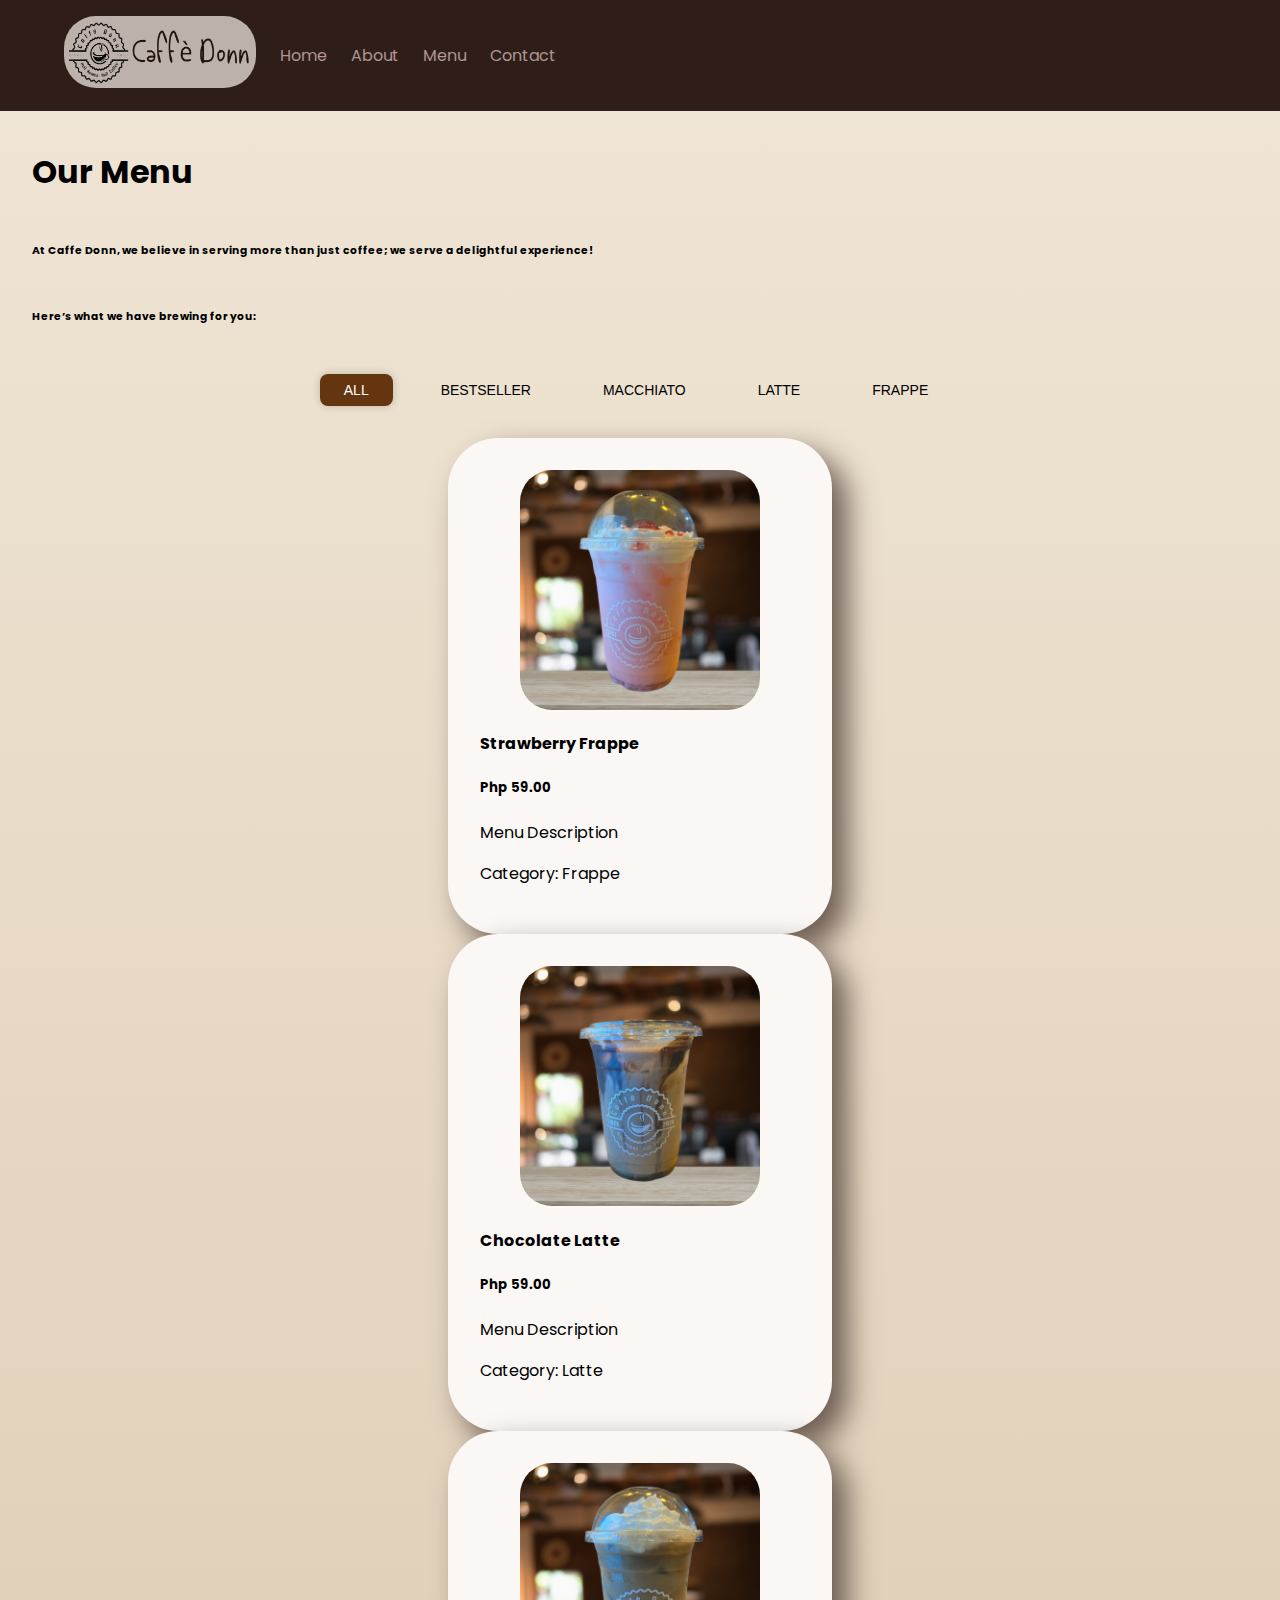
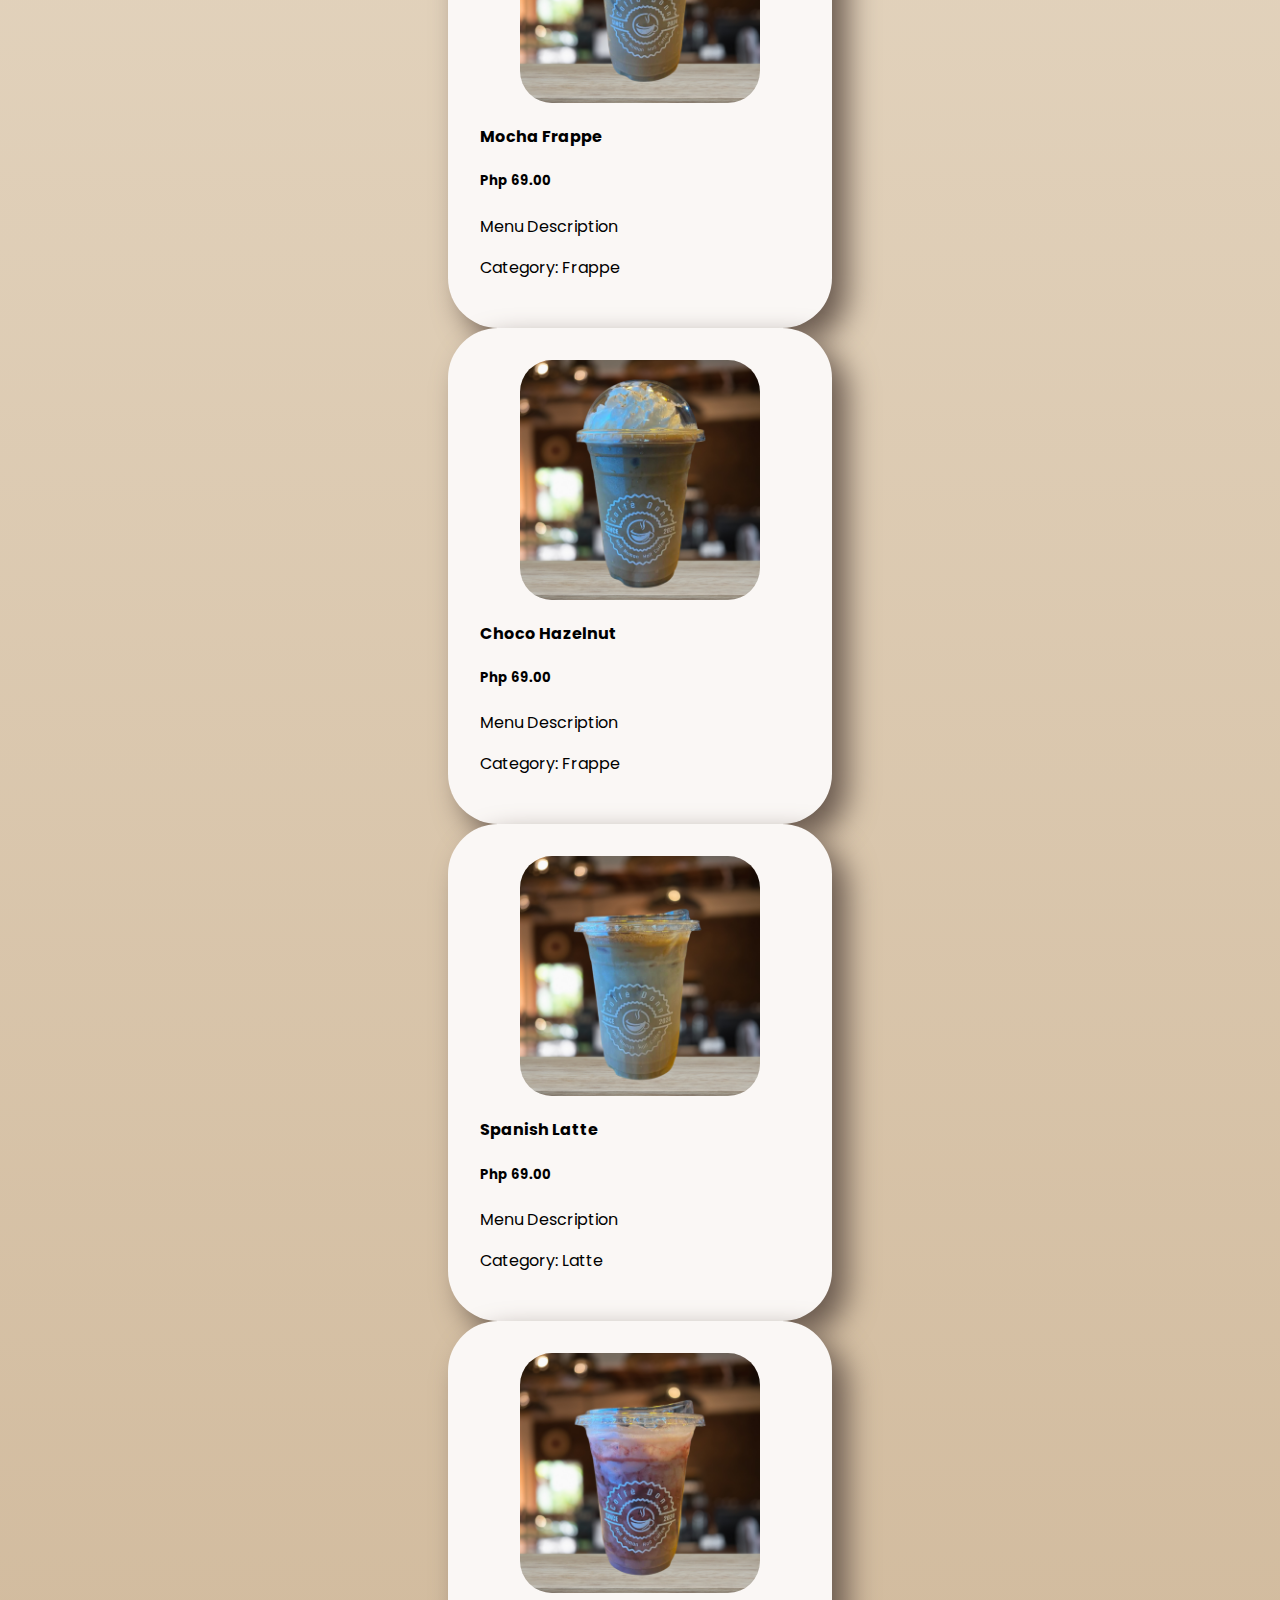
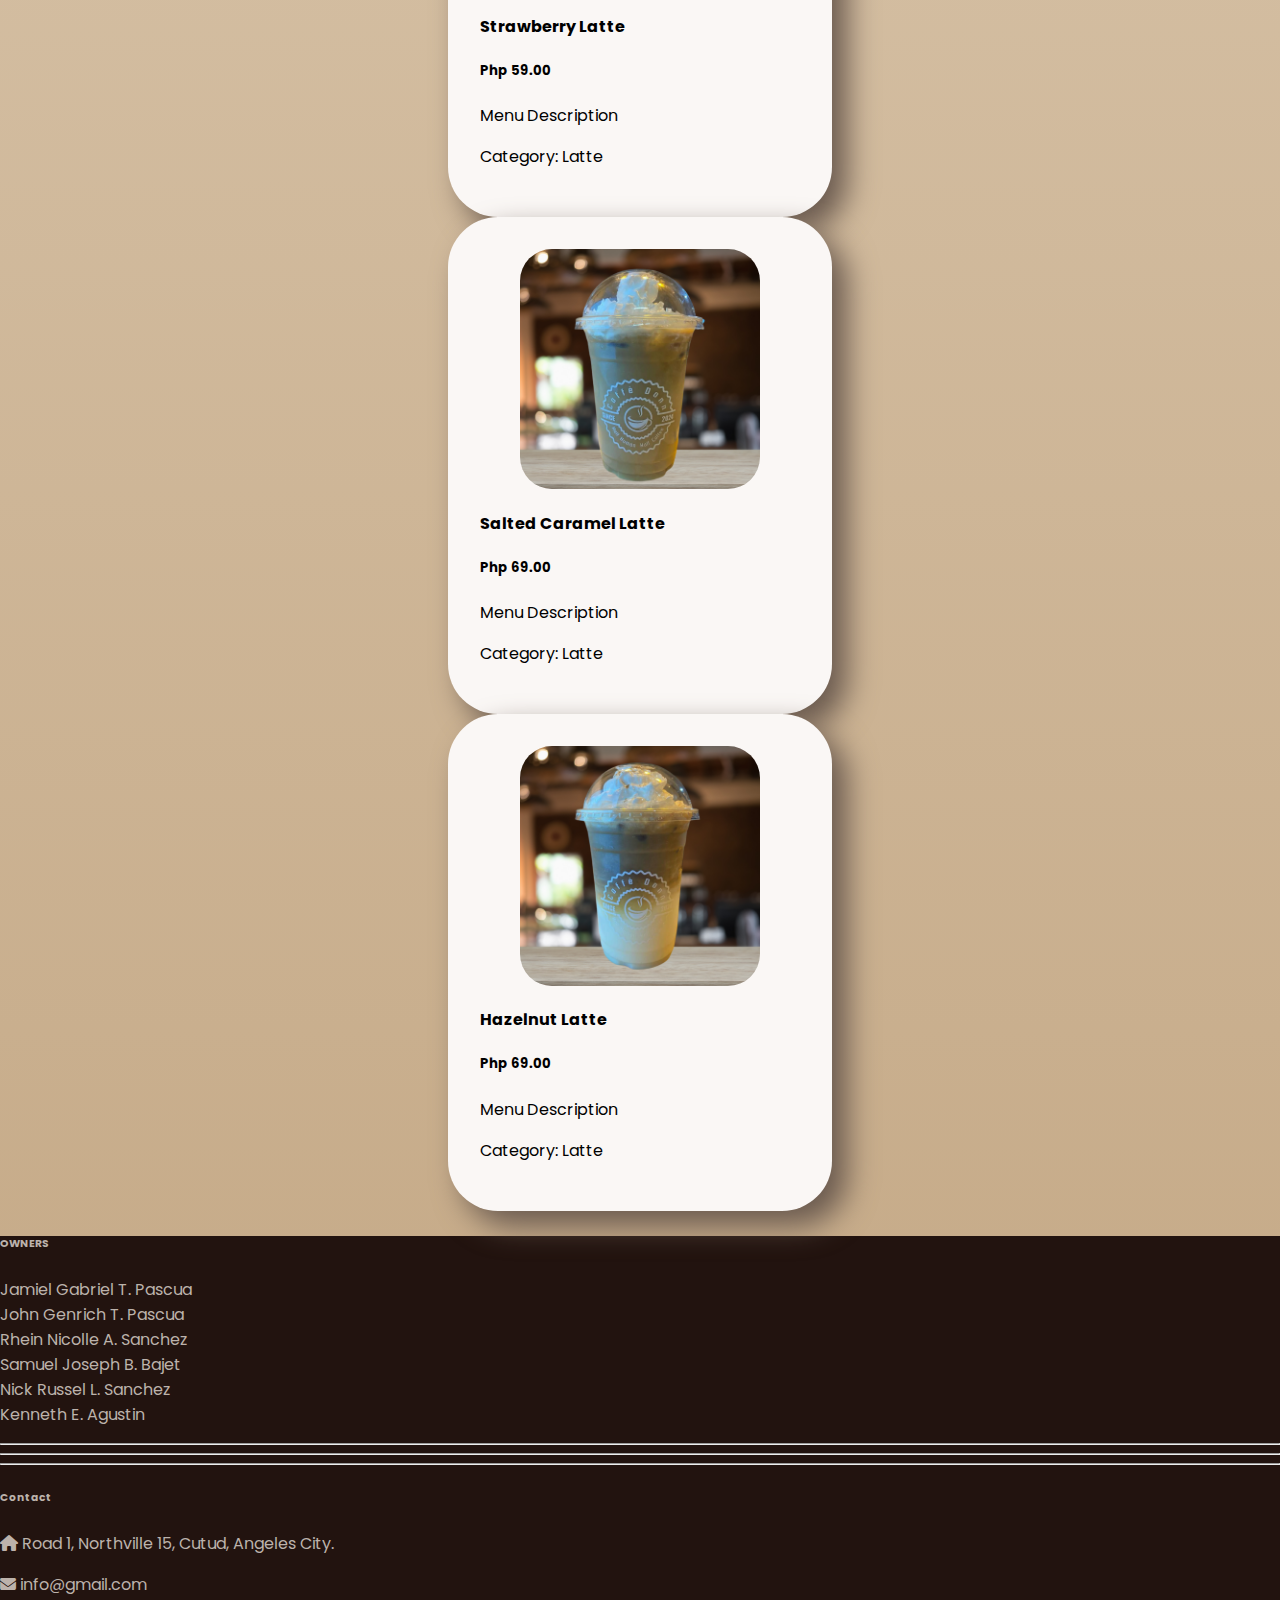
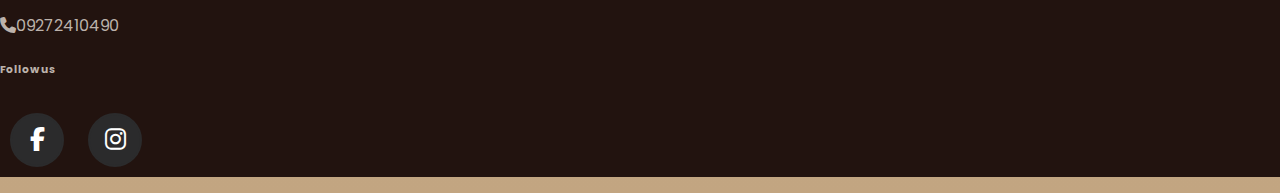
==== commit 0bcef92f: "footer" ====
--- a/menu-detailed.html
+++ b/menu-detailed.html
@@ -6,6 +6,10 @@
     <meta name="viewport" content="width=device-width, initial-scale=1">
     <link href="https://cdn.jsdelivr.net/npm/bootstrap@5.0.2/dist/css/bootstrap.min.css" rel="stylesheet" integrity="sha384-EVSTQN3/azprG1Anm3QDgpJLIm9Nao0Yz1ztcQTwFspd3yD65VohhpuuCOmLASjC" crossorigin="anonymous">
     <link rel="stylesheet" href="menu-detailed.css">
+    <link
+      href="https://cdnjs.cloudflare.com/ajax/libs/font-awesome/6.4.0/css/all.min.css"
+      rel="stylesheet"
+    />
 </head>
 <body>
     
--- a/menu-detailed.css
+++ b/menu-detailed.css
@@ -332,3 +332,67 @@
   }
 }
 
+
+/* footer */
+body {
+  overflow-x: hidden;
+}
+
+
+.social-icon {
+display: inline-block;
+width: 50px;
+height: 50px;
+line-height: 50px;
+margin: 10px;
+text-align: center;
+border-radius: 50%;
+border: 2px solid #2b2b2c;
+background-color: #2b2b2c;
+color: white;
+font-size: 24px;
+transition: background-color 0.3s, color 0.3s;
+}
+
+.social-icon:hover {
+background-color: white;
+color: #2b2b2c;
+}
+
+@media (max-width: 768px) {
+.social-icon {
+  width: 40px;
+  height: 40px;
+  line-height: 40px;
+  font-size: 20px;
+}
+}
+
+@media (max-width: 576px) {
+.social-icon {
+  width: 30px;
+  height: 30px;
+  line-height: 30px;
+  font-size: 16px;
+}
+}
+
+.social-icon {
+  display: inline-block;
+  width: 50px;
+  height: 50px;
+  line-height: 50px;
+  margin: 10px;
+  text-align: center;
+  border-radius: 50%;
+  border: 2px solid #2b2b2c;
+  background-color: #2b2b2c;
+  color: white;
+  font-size: 24px;
+  transition: background-color 0.3s, color 0.3s;
+}
+
+.social-icon:hover {
+  background-color: white;
+  color: #2b2b2c;
+}
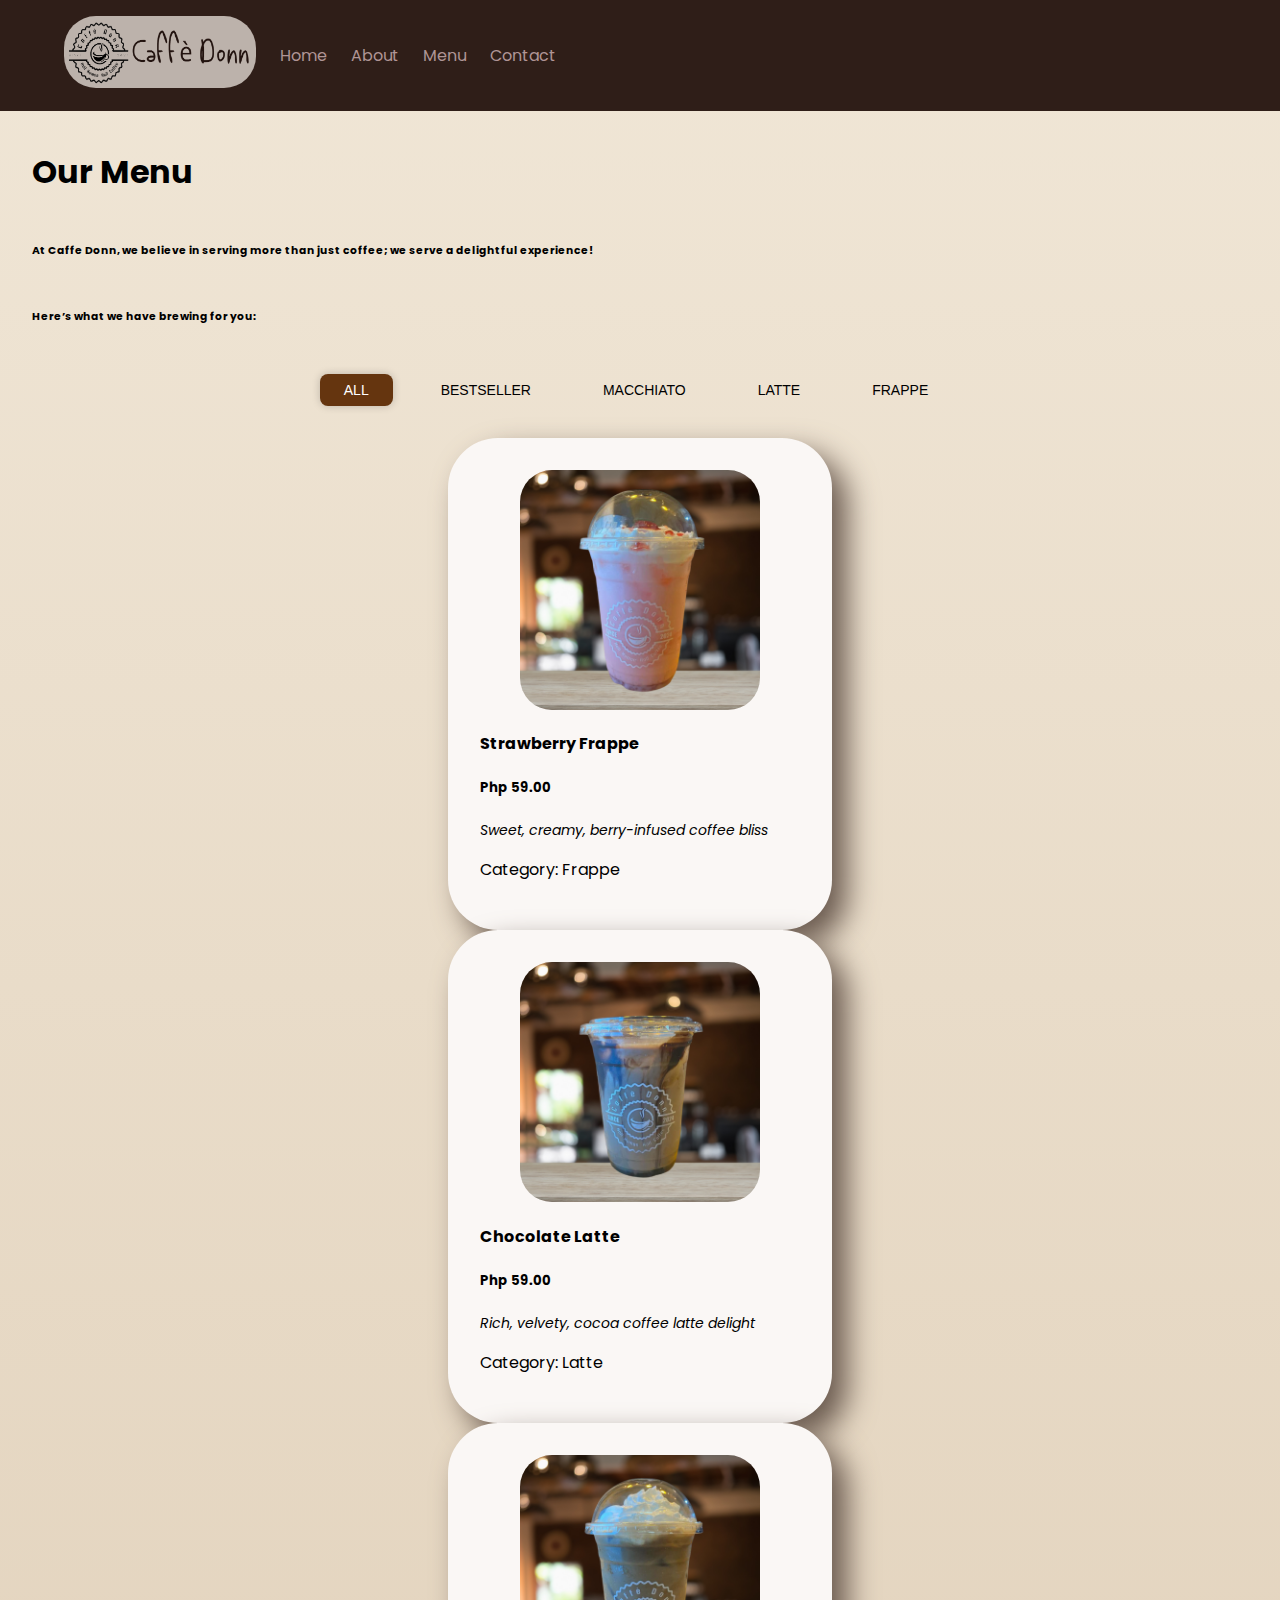
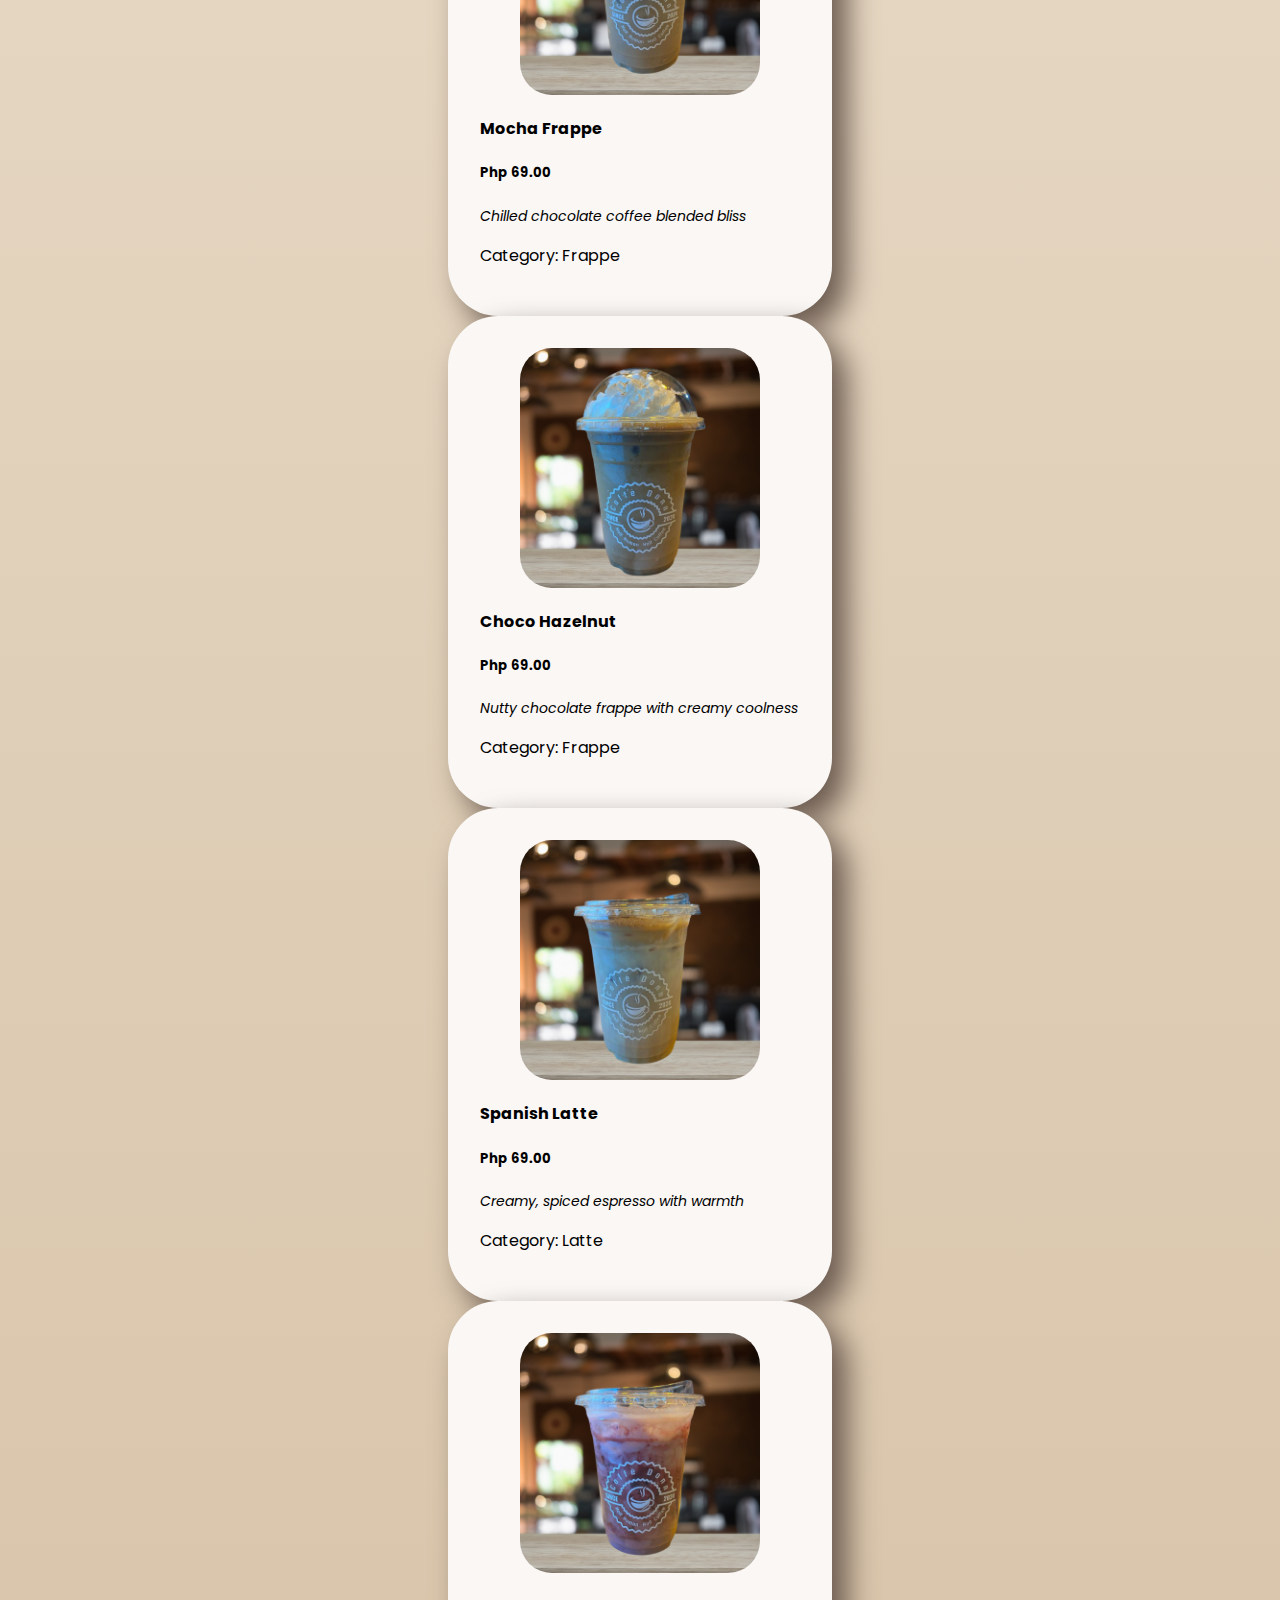
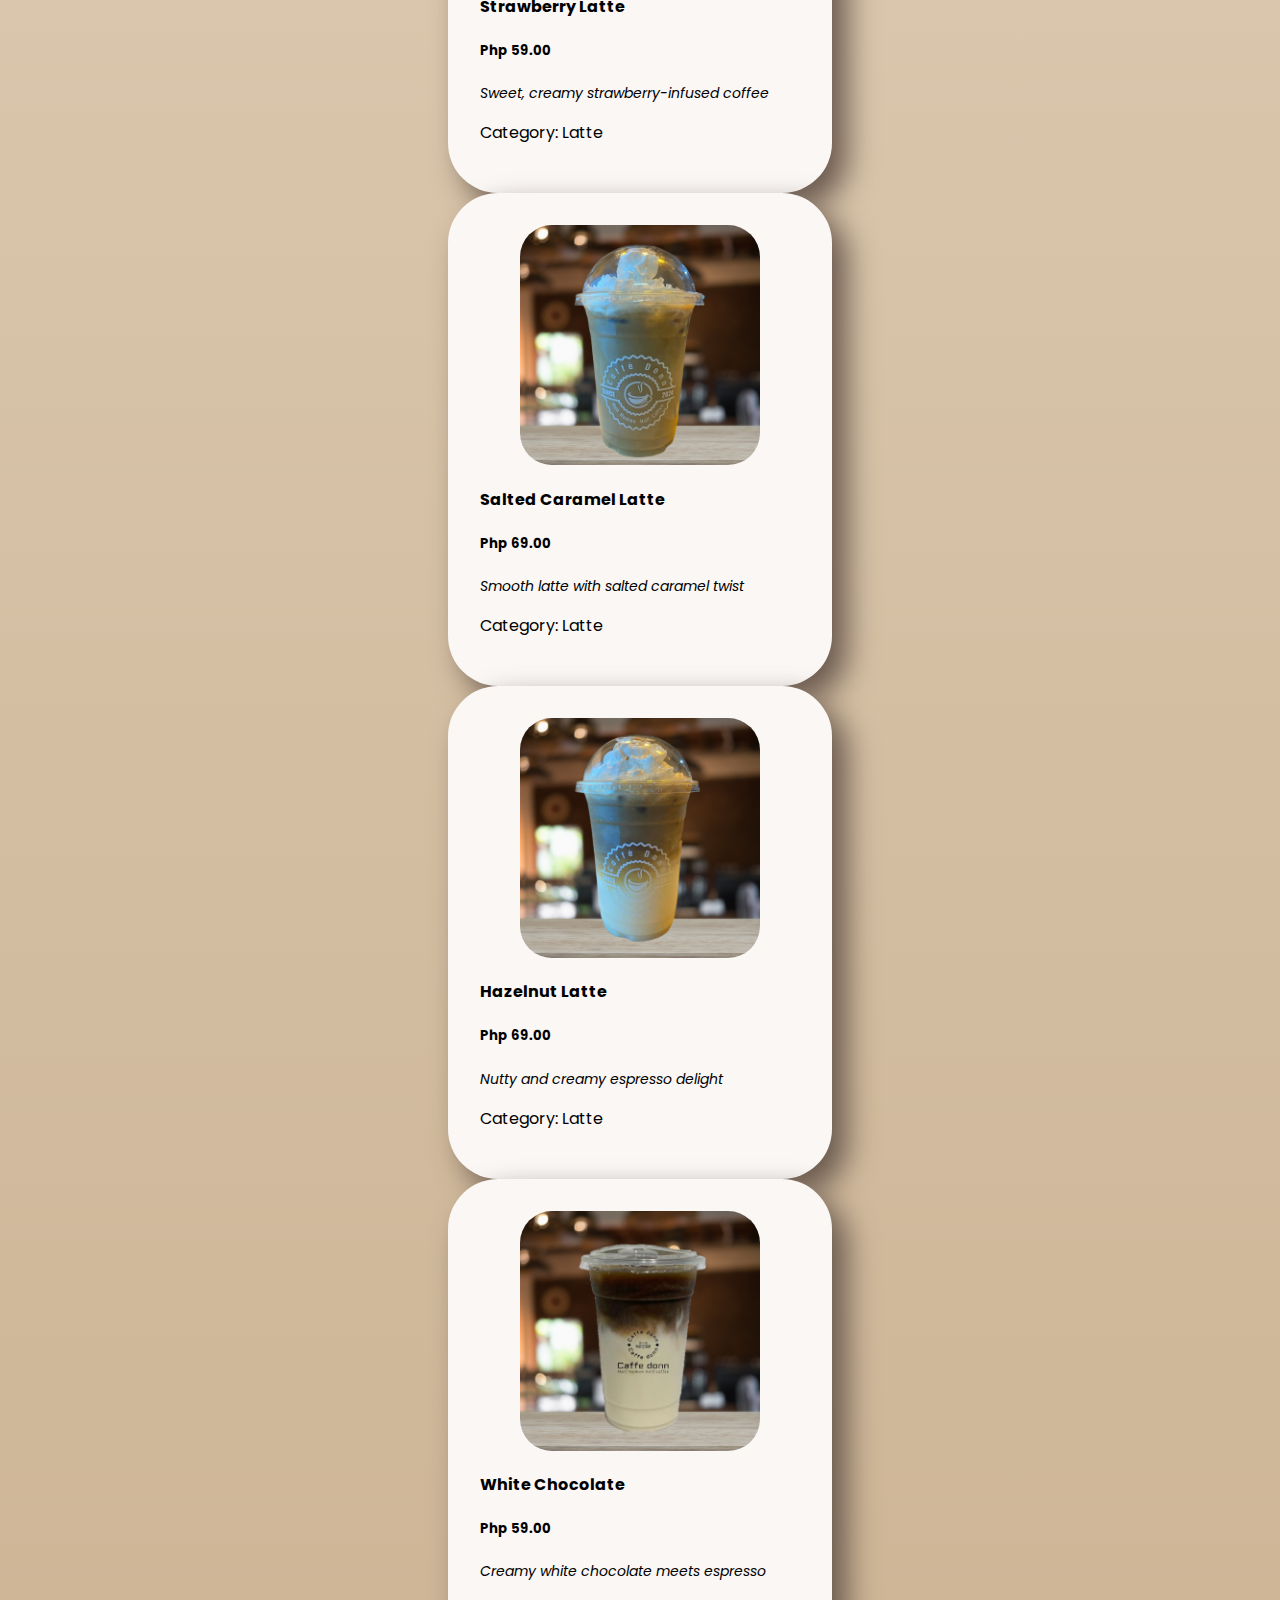
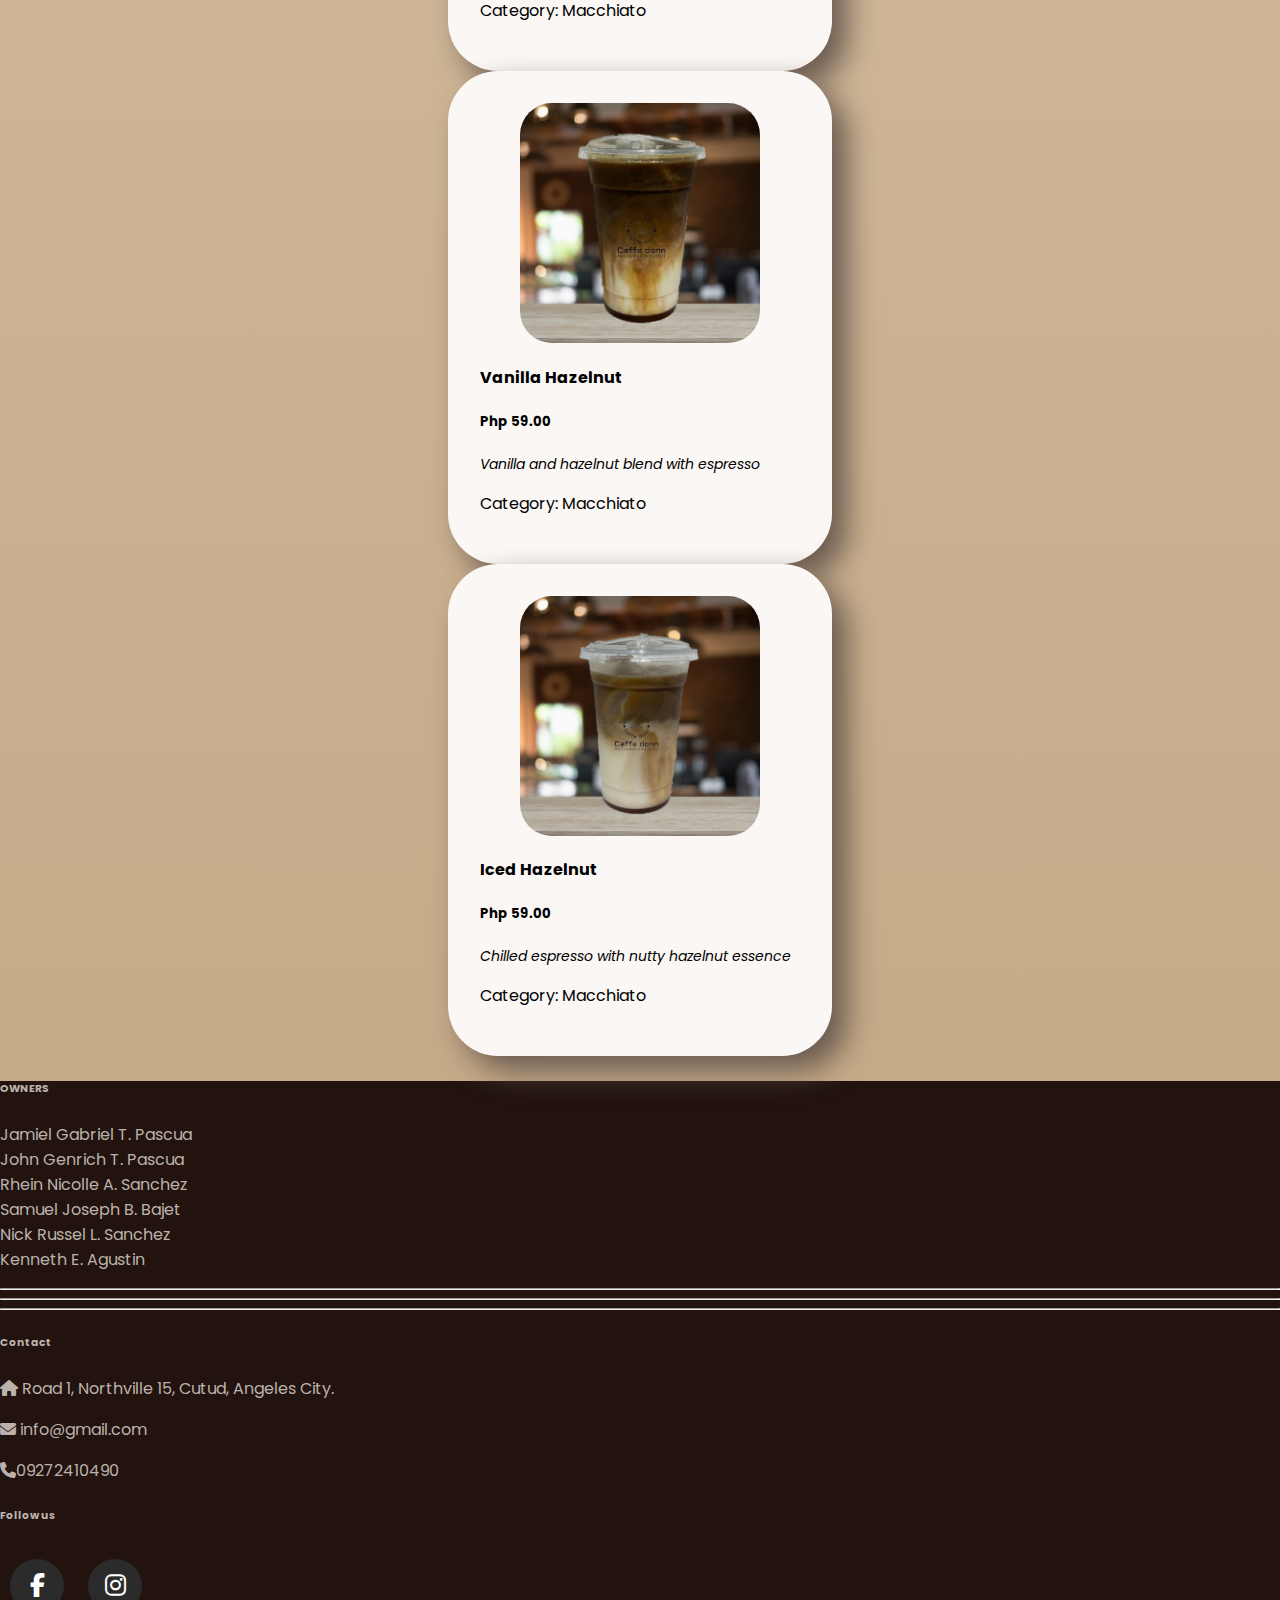
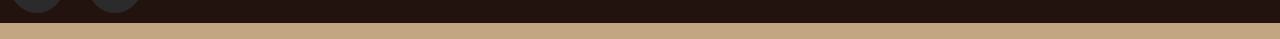
==== commit 5a13d523: "finish na menu" ====
--- a/menu-detailed.html
+++ b/menu-detailed.html
@@ -69,7 +69,7 @@
                 <h4 class="menu-name">Strawberry Frappe</h4>
                 <h5>Php 59.00</h5>
                 <div class="menu-details">
-                    <p>Menu Description</p>
+                    <p class="descrip"><i>Sweet, creamy, berry-infused coffee bliss</i></p>
                     <p>Category: Frappe</p>
                 </div>
             </div>
@@ -80,7 +80,7 @@
                 <h4 class="menu-name">Chocolate Latte</h4>
                 <h5>Php 59.00</h5>
                 <div class="menu-details">
-                    <p>Menu Description</p>
+                    <p class="descrip"><i>Rich, velvety, cocoa coffee latte delight </i></p>
                     <p>Category: Latte</p>
                 </div>
             </div>
@@ -91,7 +91,7 @@
                 <h4 class="menu-name">Mocha Frappe</h4>
                 <h5>Php 69.00</h5>
                 <div class="menu-details">
-                    <p>Menu Description</p>
+                    <p class="descrip"><i>Chilled chocolate coffee blended bliss</i></p>
                     <p>Category: Frappe</p>
             </div>
         </div>
@@ -102,7 +102,7 @@
                 <h4 class="menu-name">Choco Hazelnut</h4>
                 <h5>Php 69.00</h5>
                 <div class="menu-details">
-                    <p>Menu Description</p>
+                    <p class="descrip"><i>Nutty chocolate frappe with creamy coolness</i></p>
                     <p>Category: Frappe</p>
             </div>
         </div>
@@ -113,7 +113,7 @@
                 <h4 class="menu-name">Spanish Latte</h4>
                 <h5>Php 69.00</h5>
                 <div class="menu-details">
-                    <p>Menu Description</p>
+                    <p class="descrip"><i>Creamy, spiced espresso with warmth</i></p>
                     <p>Category: Latte</p>
             </div>
         </div>
@@ -124,7 +124,7 @@
                 <h4 class="menu-name">Strawberry Latte</h4>
                 <h5>Php 59.00</h5>
                 <div class="menu-detailss">
-                    <p>Menu Description</p>
+                    <p class="descrip"><i>Sweet, creamy strawberry-infused coffee</i></p>
                     <p>Category: Latte</p>
             </div>
         </div>
@@ -136,7 +136,7 @@
                 <h4 class="menu-name">Salted Caramel Latte</h4>
                 <h5>Php 69.00</h5>
                 <div class="menu-details">
-                    <p>Menu Description</p>
+                    <p class="descrip"><i>Smooth latte with salted caramel twist</i></p>
                     <p>Category: Latte</p>
             </div>
         </div>
@@ -147,8 +147,41 @@
                 <h4 class="menu-name">Hazelnut Latte</h4>
                 <h5>Php 69.00</h5>
                 <div class="menu-details">
-                    <p>Menu Description</p>
-                    <p>Category: Latte</p>
+                    <p class="descrip"><i>Nutty and creamy espresso delight</i></p>
+                    <p>Category: Latte</p>
+            </div>
+        </div>
+        </div>
+        <div class="col-12 col-sm-6 col-md-6 col-lg-6 col-xl-4 menu mb-5 spacing" data-category='macchiato'>
+            <div id="coffee-container">
+                <img src="Products\menu\whitechocolate.png" id="coffee-pic" alt="coffee-pic">
+                <h4 class="menu-name">White Chocolate</h4>
+                <h5>Php 59.00</h5>
+                <div class="menu-details">
+                    <p class="descrip"><i>Creamy white chocolate meets espresso</i></p>
+                    <p>Category: Macchiato</p>
+            </div>
+        </div>
+        </div>
+        <div class="col-12 col-sm-6 col-md-6 col-lg-6 col-xl-4 menu mb-5 spacing" data-category='macchiato' data-bestseller="true">
+            <div id="coffee-container">
+                <img src="Products\menu\vanillahazelnutmacchiato.png" id="coffee-pic" alt="coffee-pic">
+                <h4 class="menu-name">Vanilla Hazelnut</h4>
+                <h5>Php 59.00</h5>
+                <div class="menu-details">
+                    <p class="descrip"><i>Vanilla and hazelnut blend with espresso</i></p>
+                    <p>Category: Macchiato</p>
+            </div>
+        </div>
+        </div>
+        <div class="col-12 col-sm-6 col-md-6 col-lg-6 col-xl-4 menu mb-5 spacing" data-category='macchiato'>
+            <div id="coffee-container">
+                <img src="Products\menu\icedhazelnutmacchiato.png" id="coffee-pic" alt="coffee-pic">
+                <h4 class="menu-name">Iced Hazelnut</h4>
+                <h5>Php 59.00</h5>
+                <div class="menu-details">
+                    <p class="descrip"><i>Chilled espresso with nutty hazelnut essence</i></p>
+                    <p>Category: Macchiato</p>
             </div>
         </div>
         </div>
--- a/menu-detailed.css
+++ b/menu-detailed.css
@@ -332,6 +332,10 @@
   }
 }
 
+.descrip {
+  margin-bottom: 0;
+  font-size: 14px;
+}
 
 /* footer */
 body {
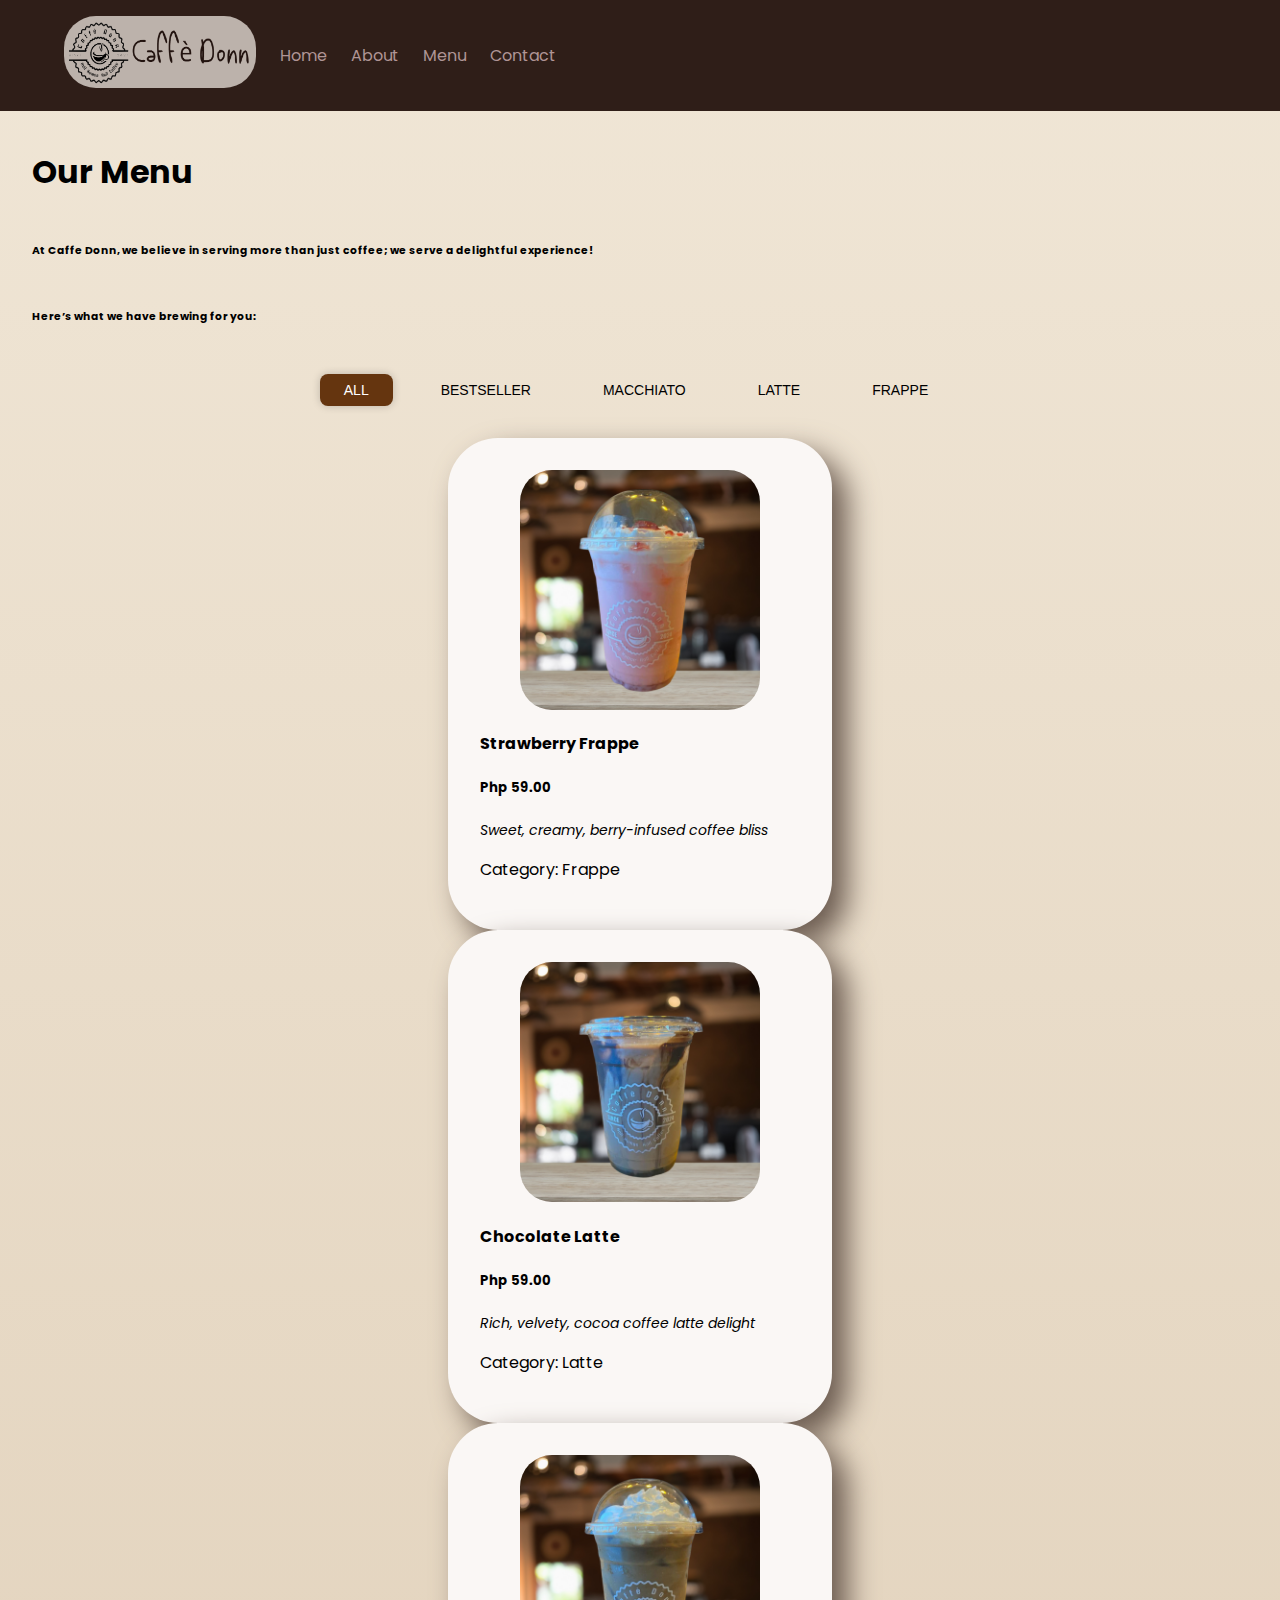
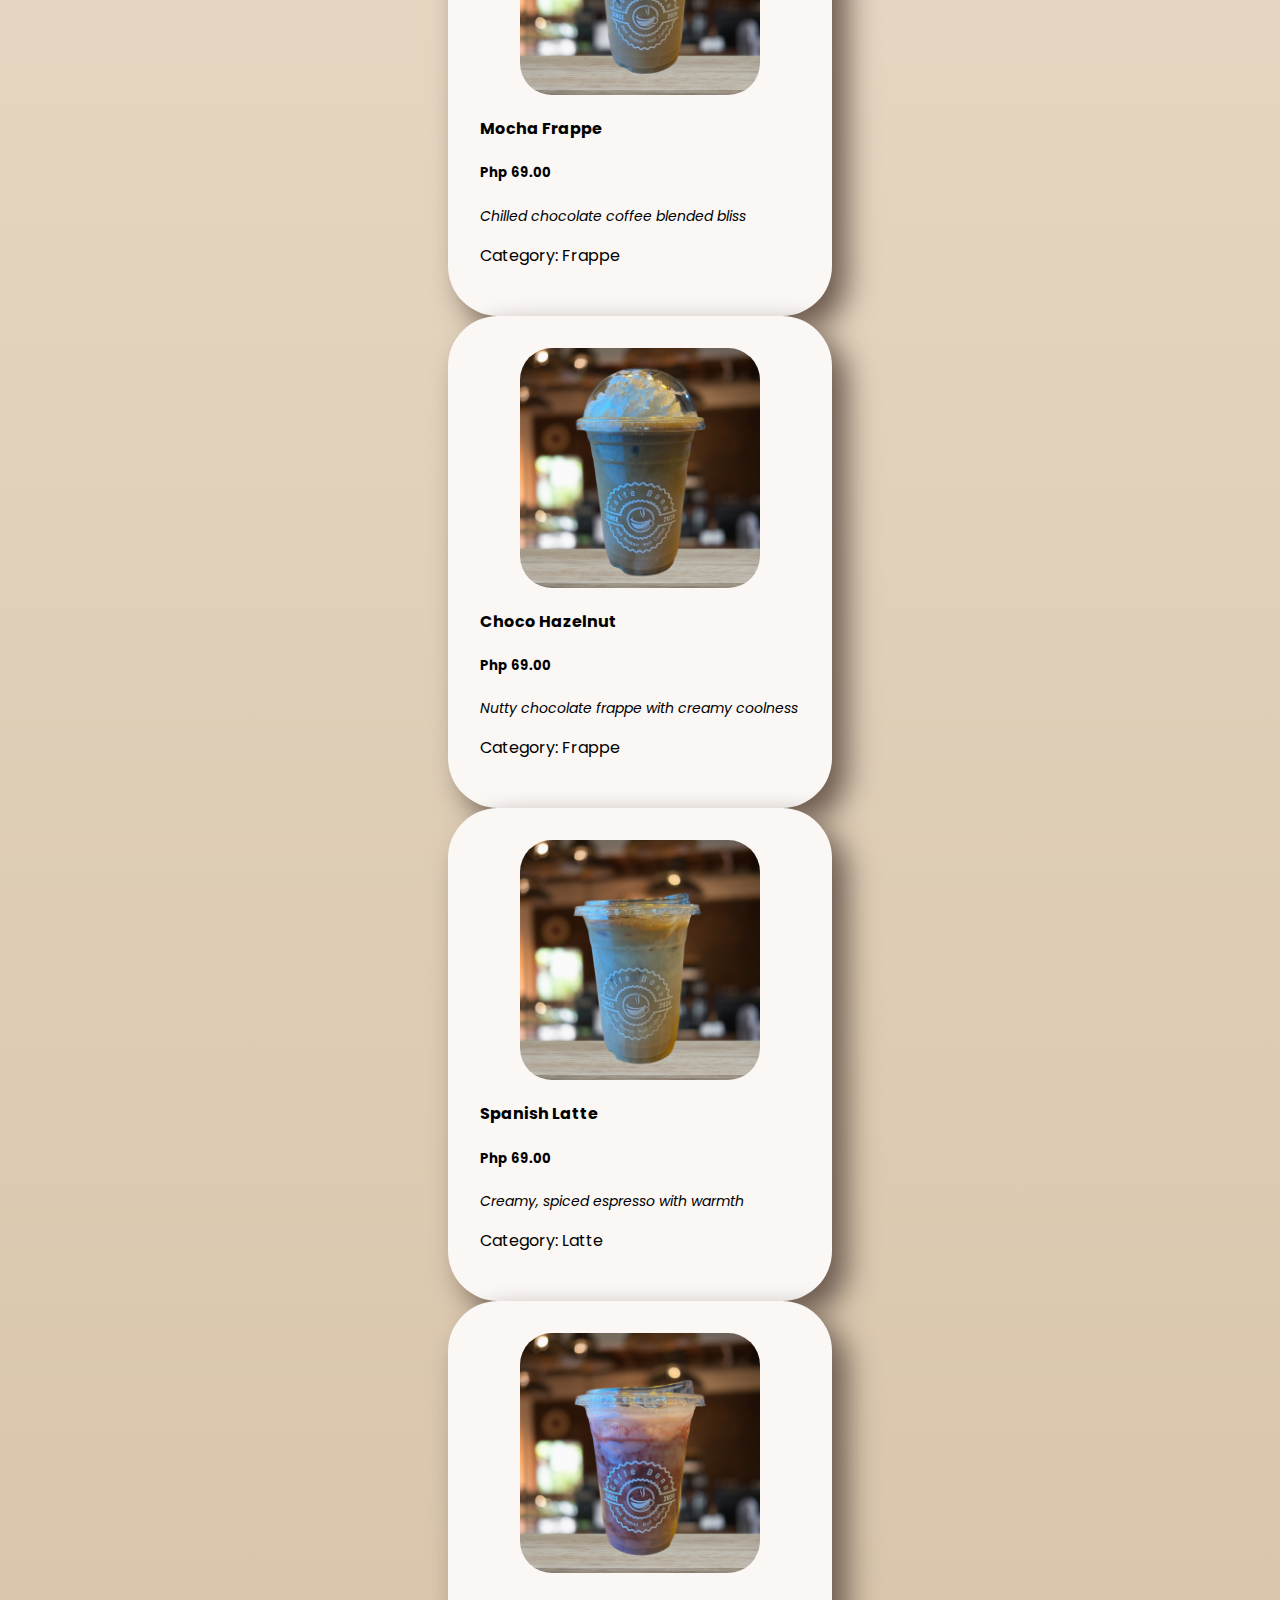
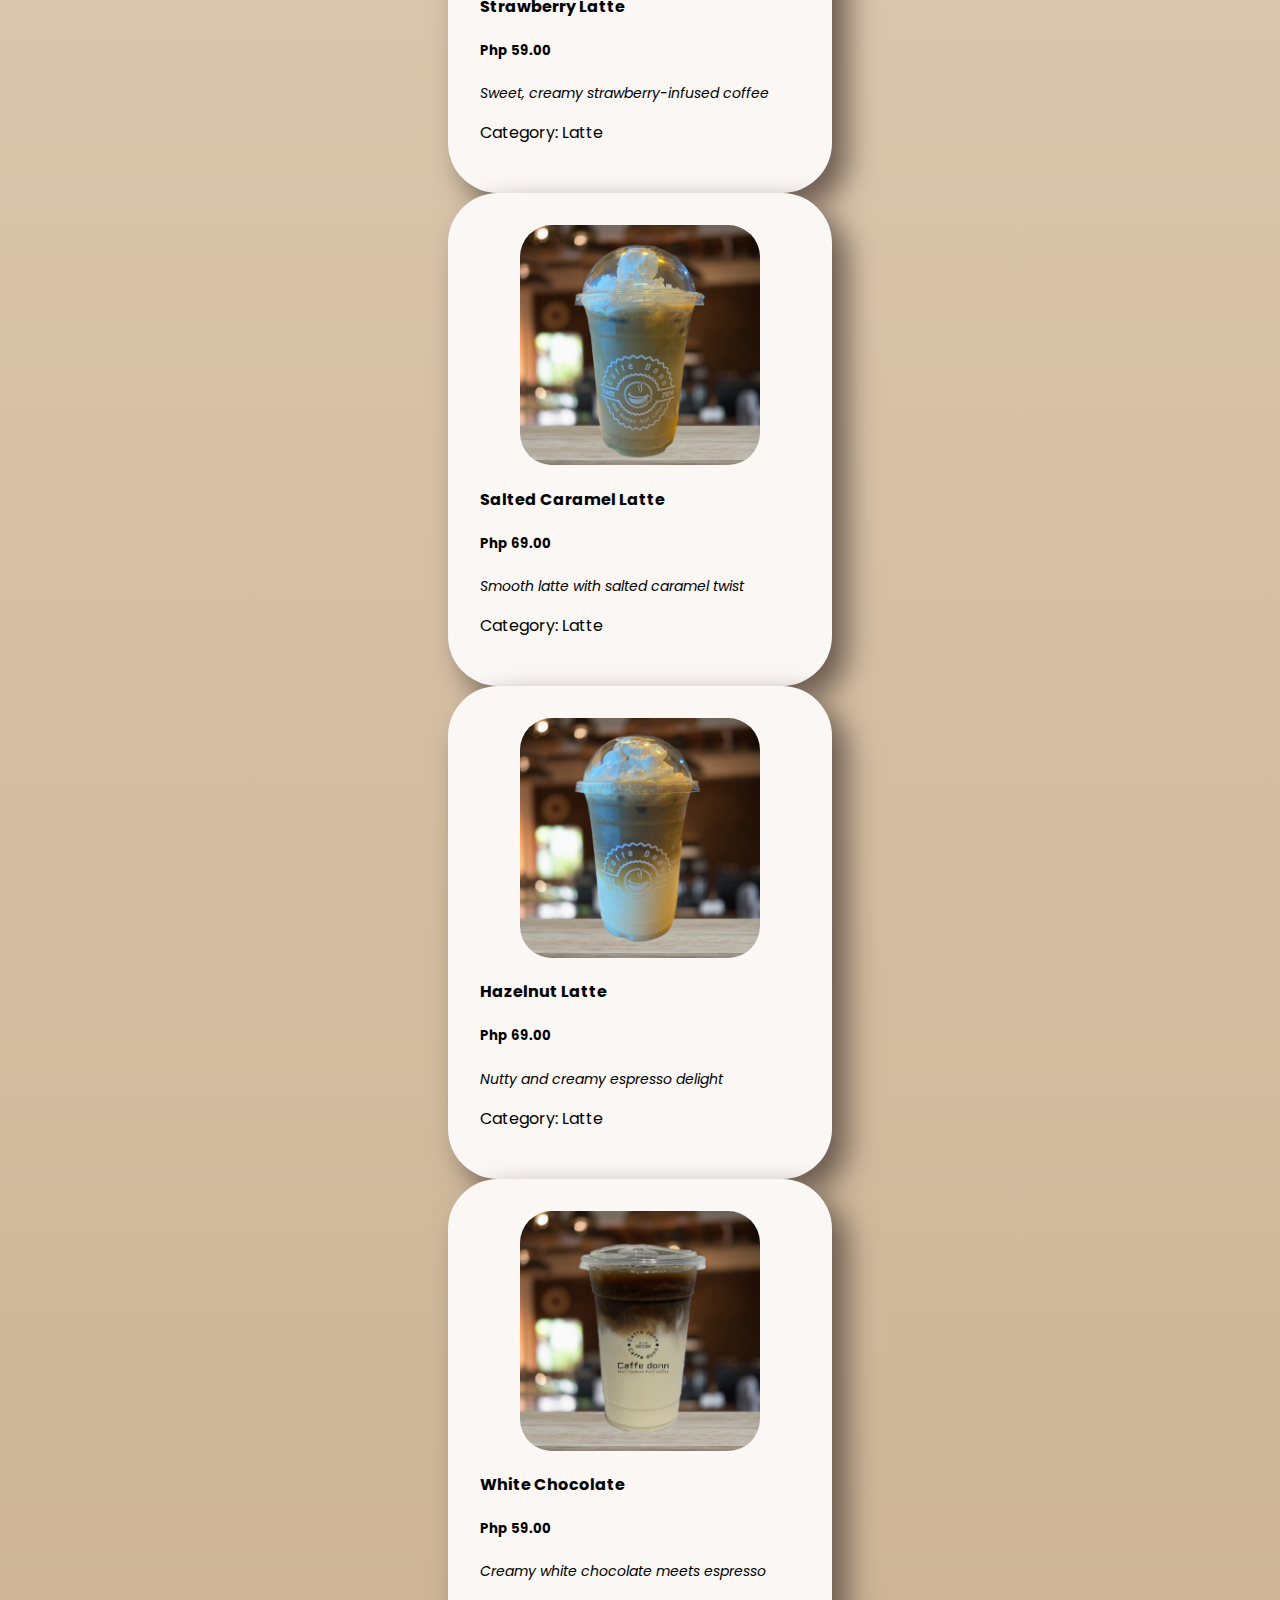
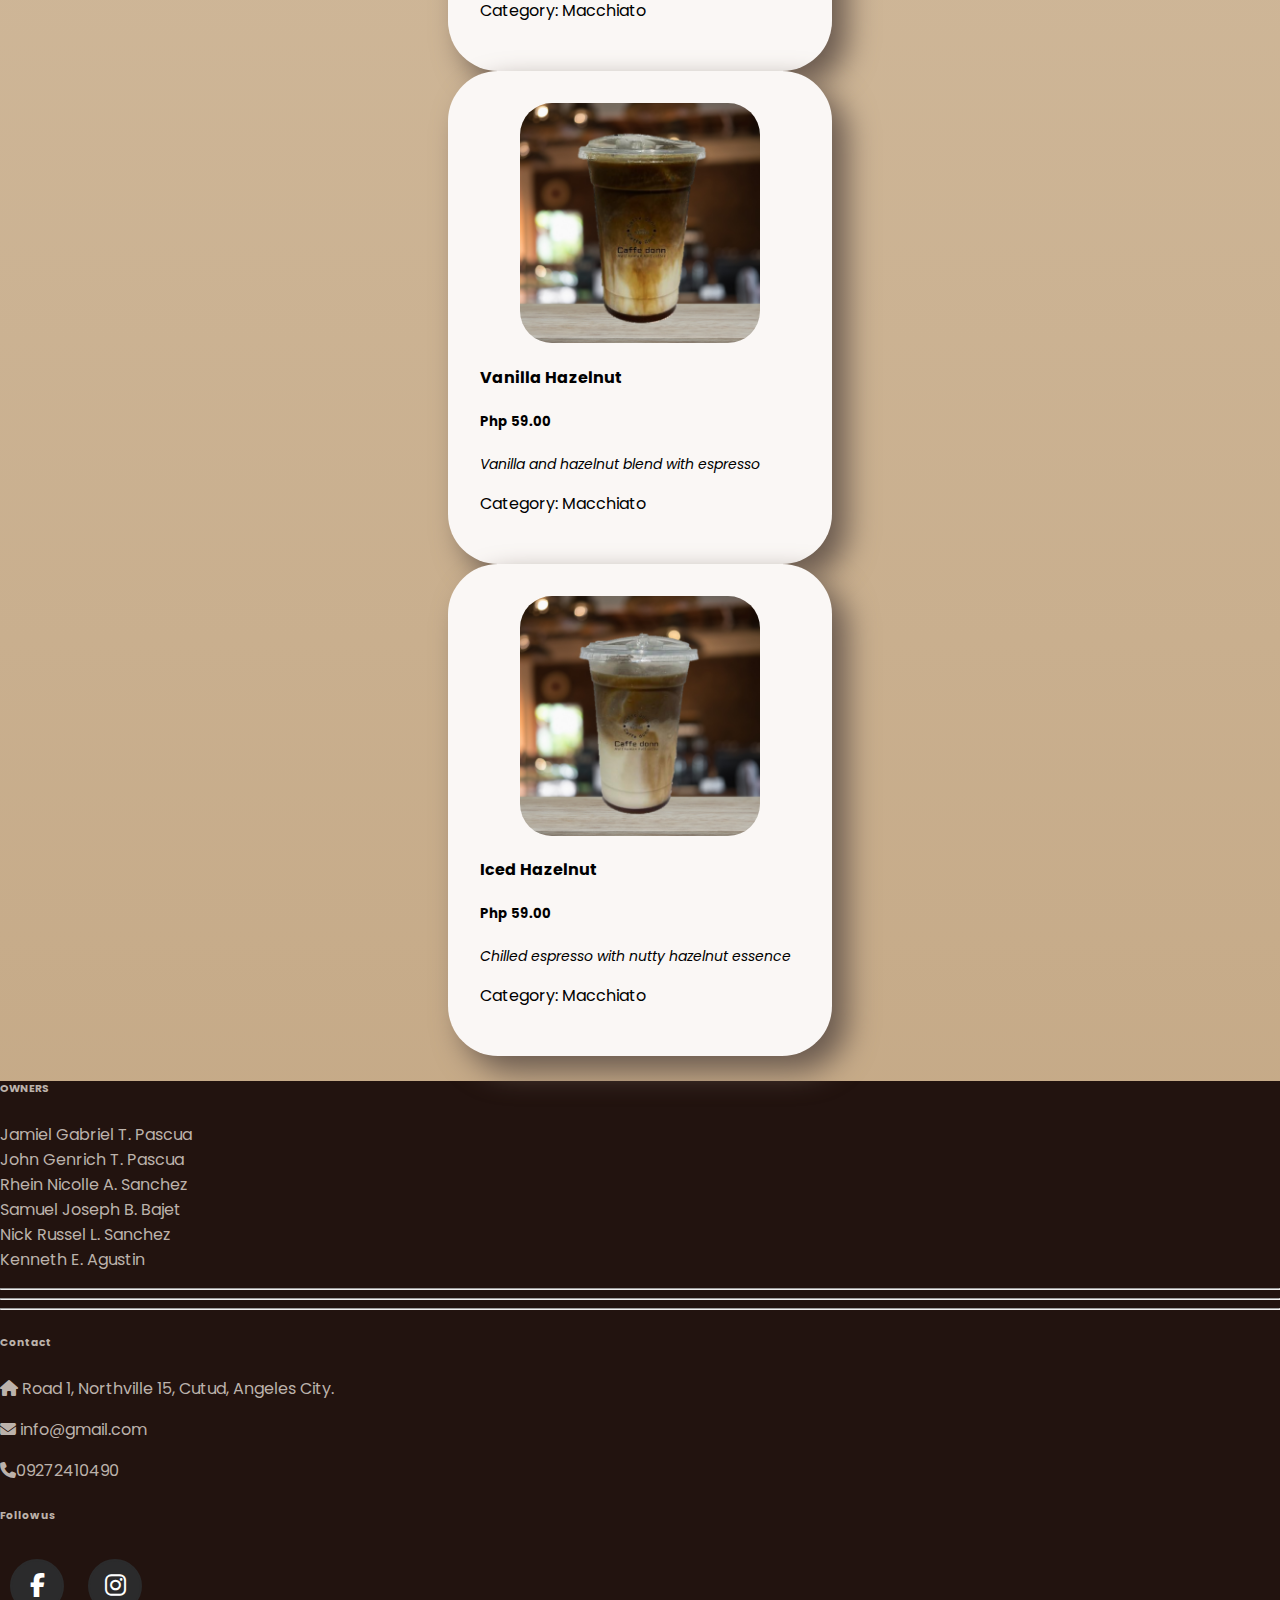
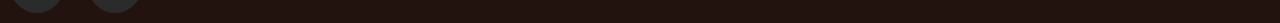
==== commit f6eeed16: "contact w/ design, responsive" ====
--- a/menu-detailed.html
+++ b/menu-detailed.html
@@ -201,7 +201,7 @@
 <script src="menu-detailed.js"></script>
 </body>
 <footer>
-    <div class="text-center text-lg-start text-white " style="background-color: #22130f; ">
+    <div style="background-color: #22130f; ">
         <!-- Grid container -->
         <div class="container p-4 pb-0 ">
             <!-- Section: Links -->
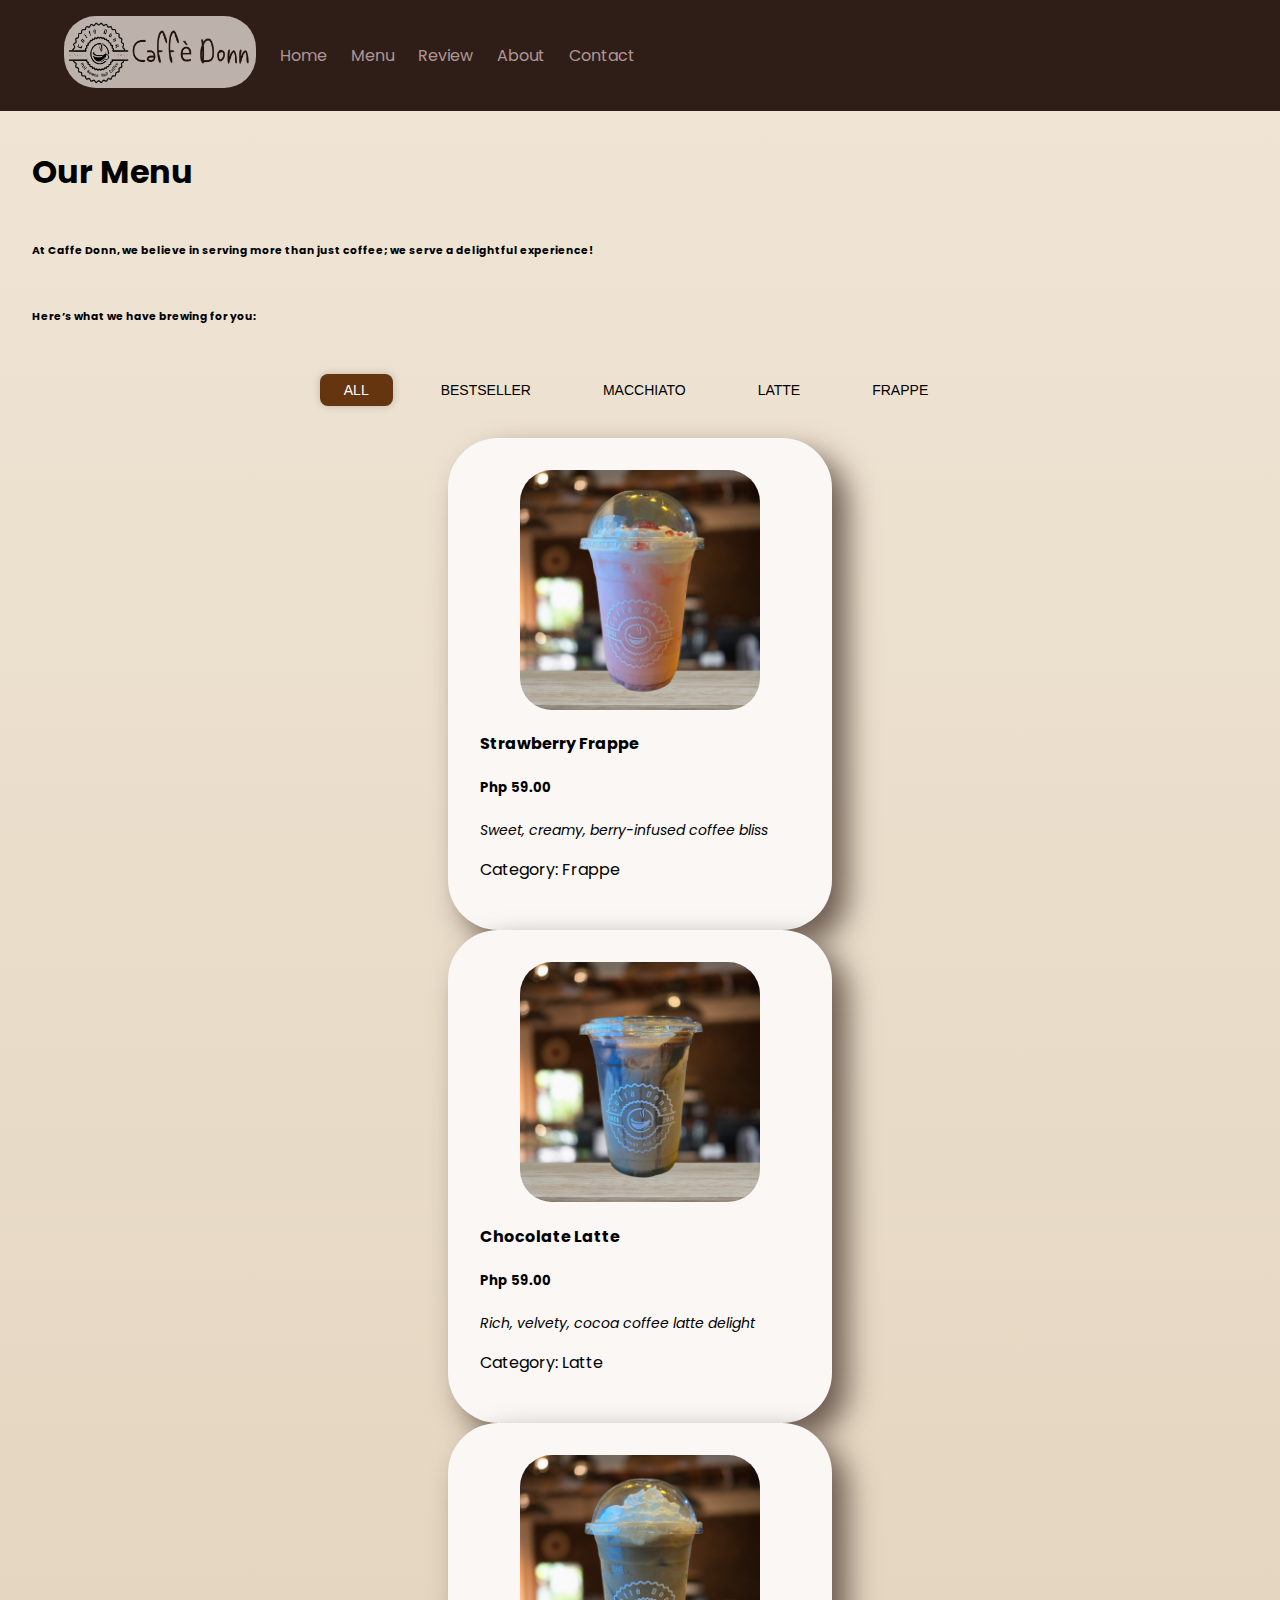
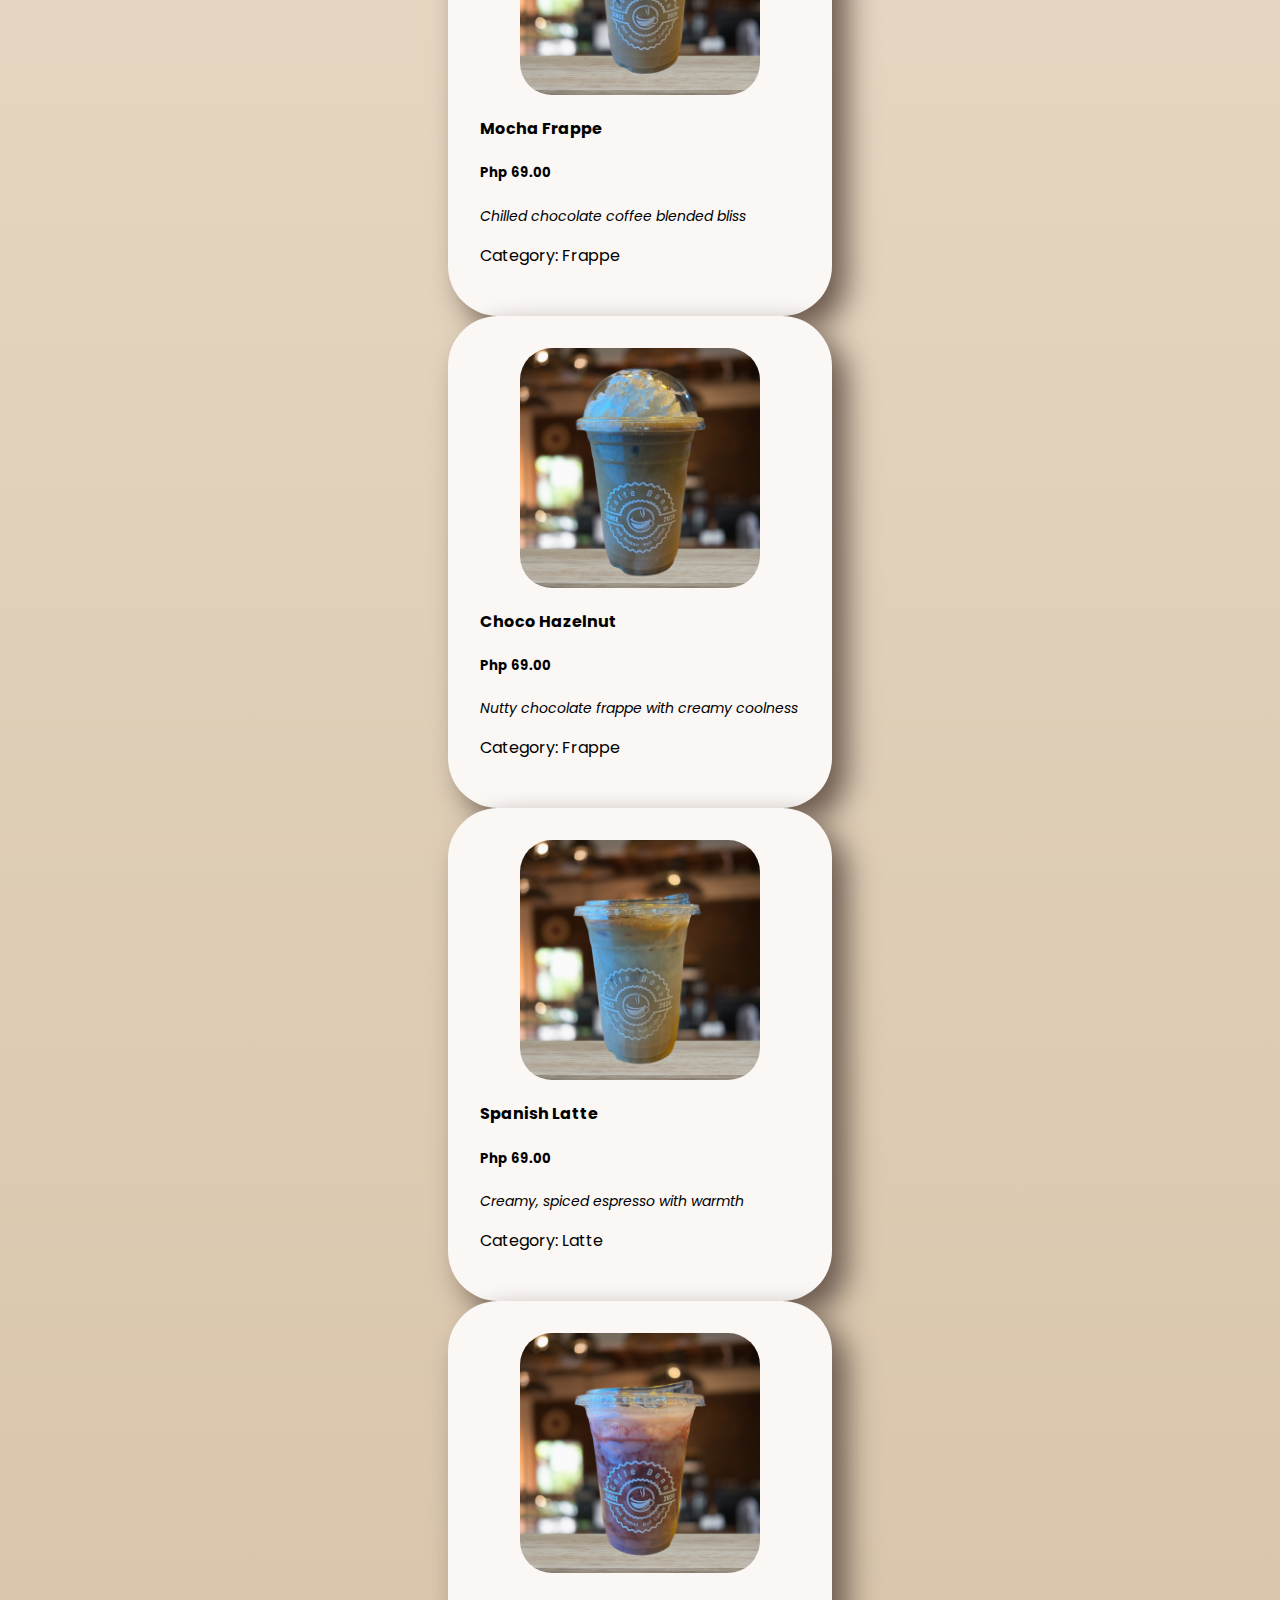
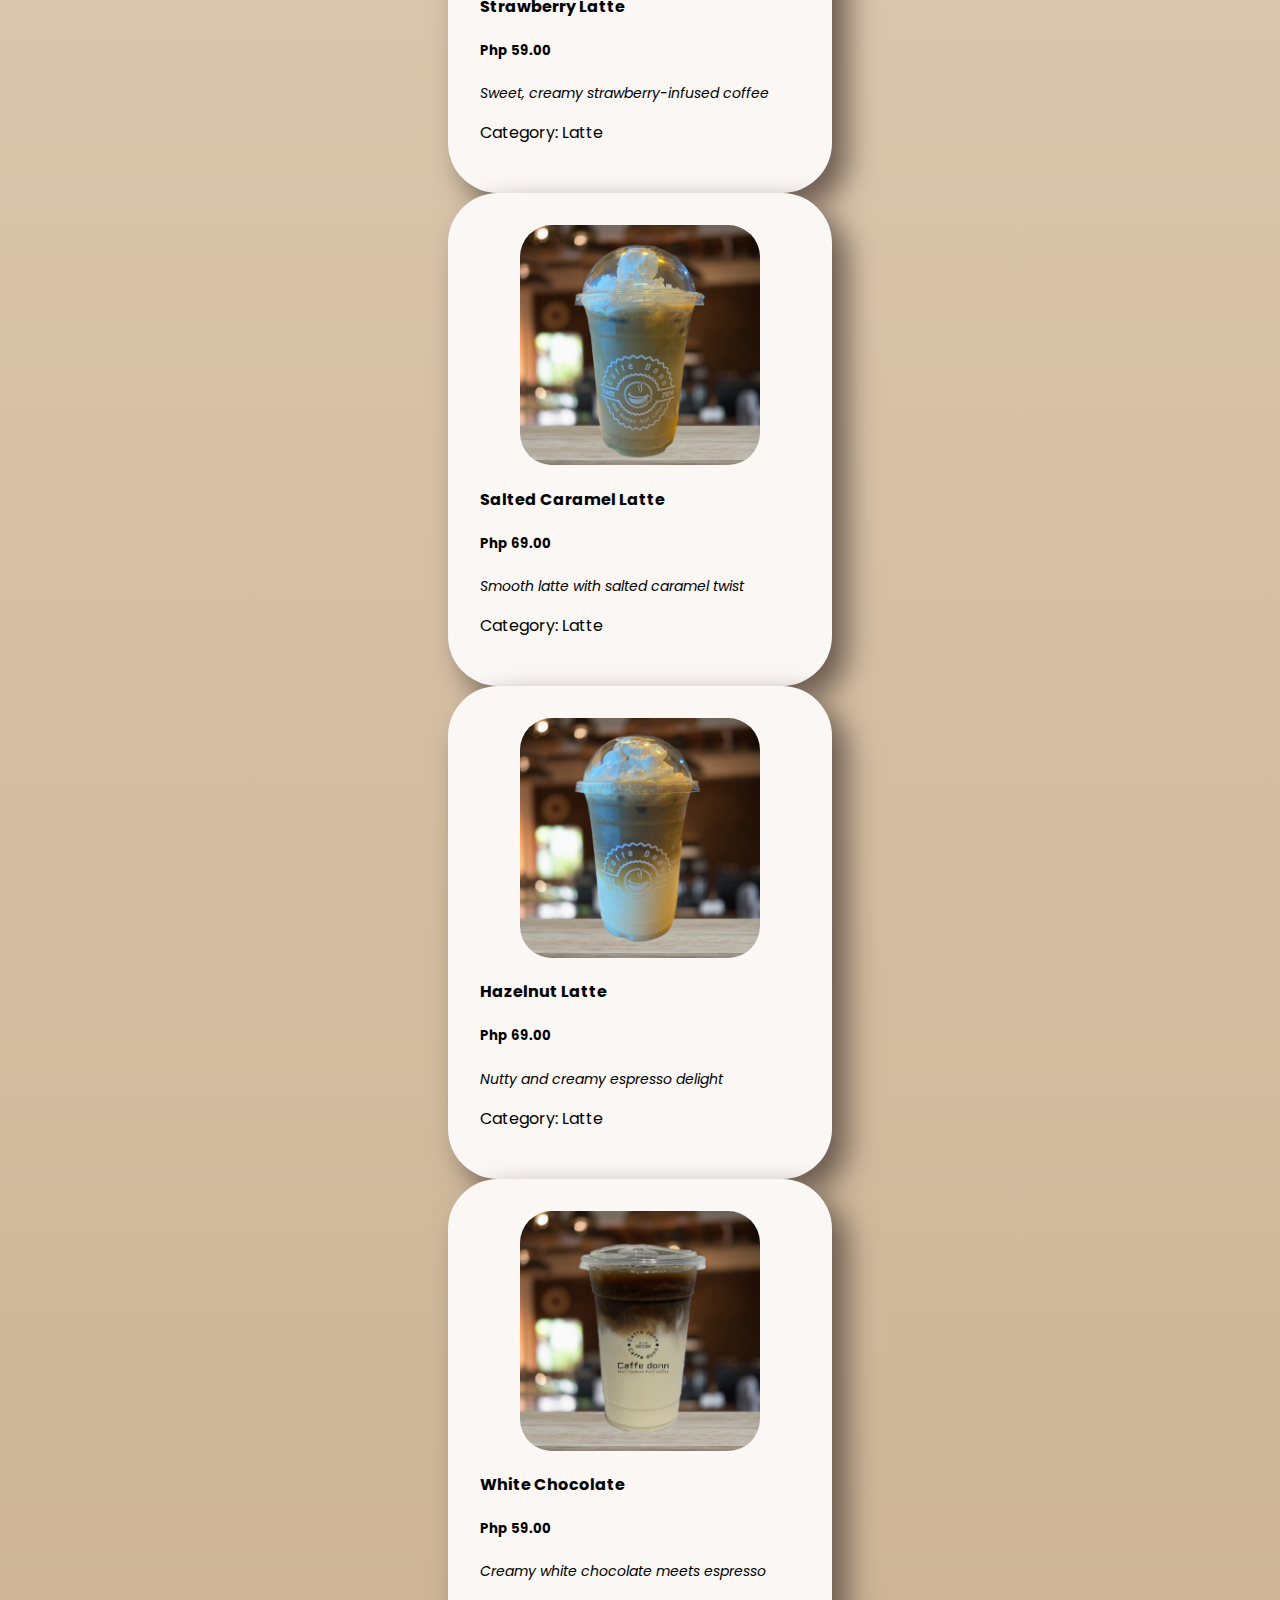
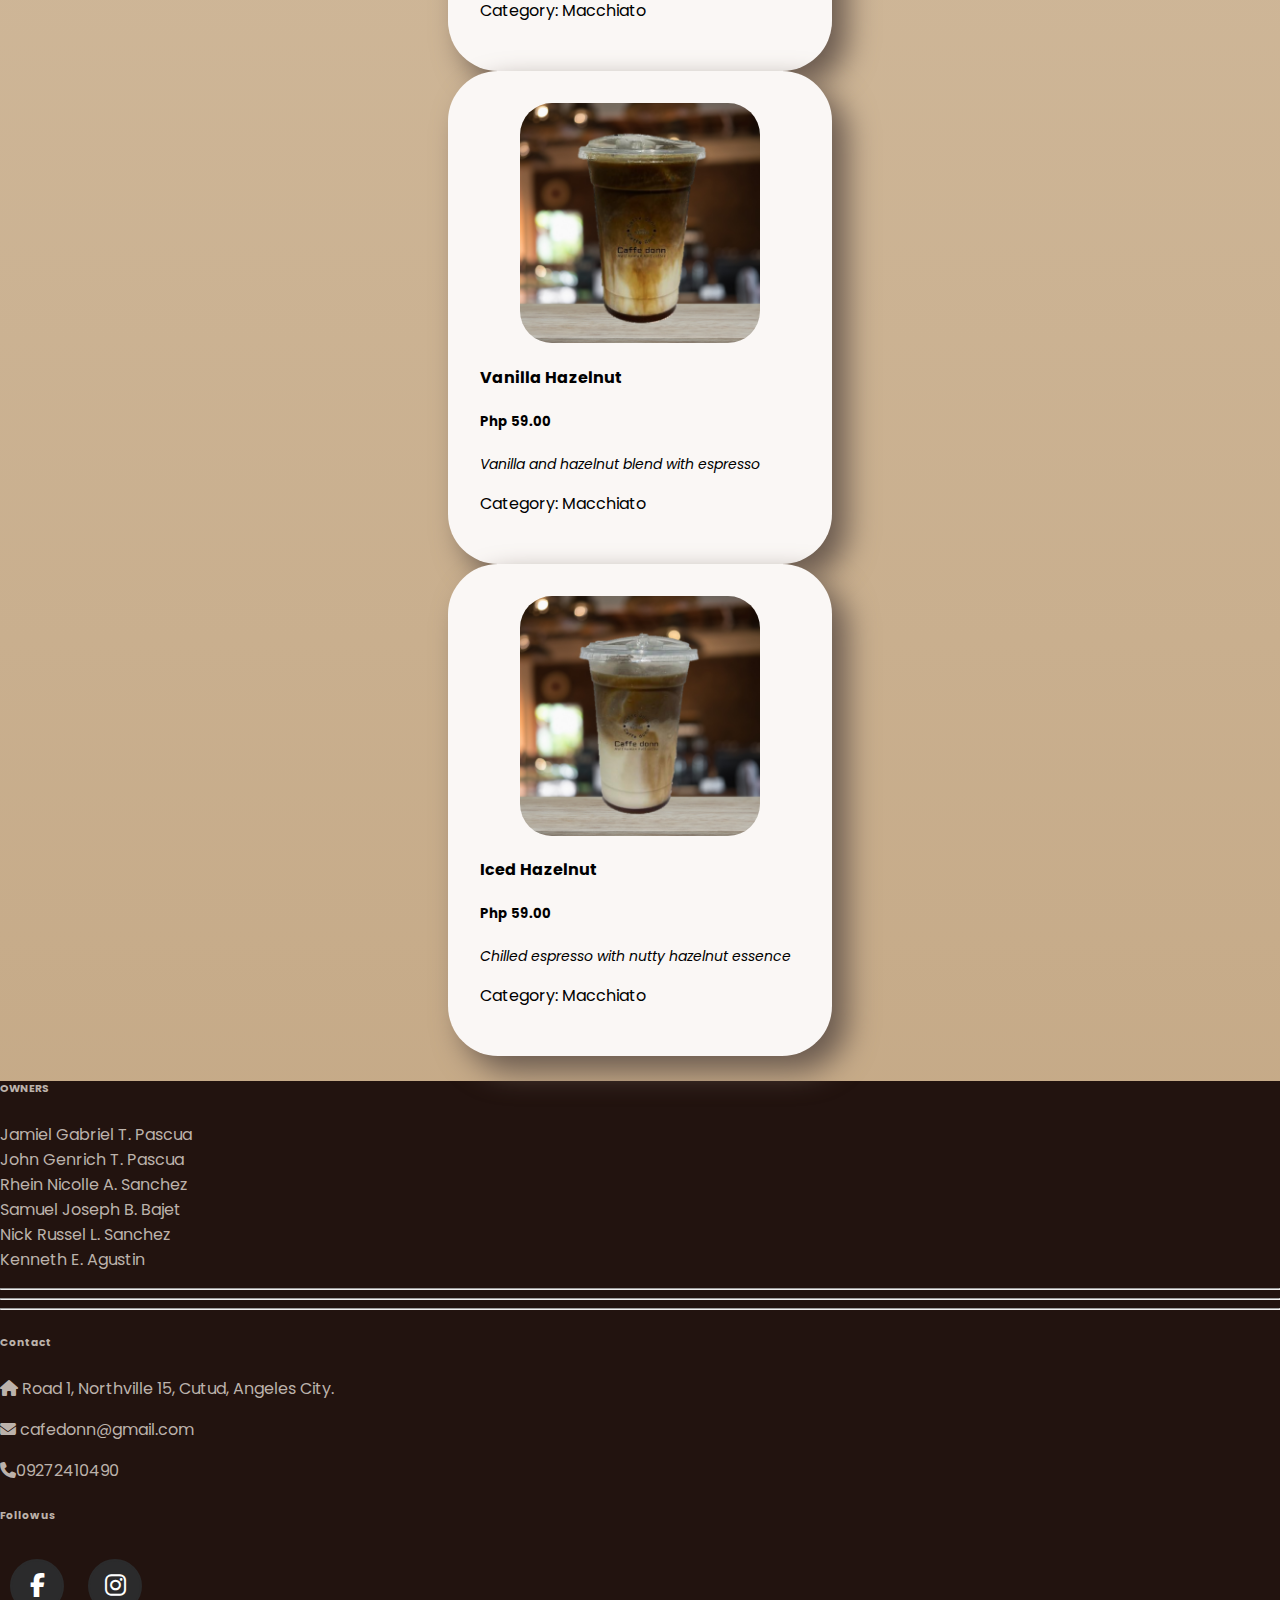
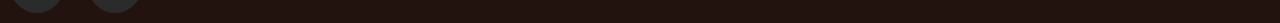
==== commit 2ad2b658: "contact" ====
--- a/menu-detailed.html
+++ b/menu-detailed.html
@@ -1,7 +1,7 @@
 <!DOCTYPE html>
 <html lang="en">
 <head>
-    <title>Menu - Caffe Donn</title>
+    <title>Menu - Caffè Donn</title>
     <meta charset="utf-8">
     <meta name="viewport" content="width=device-width, initial-scale=1">
     <link href="https://cdn.jsdelivr.net/npm/bootstrap@5.0.2/dist/css/bootstrap.min.css" rel="stylesheet" integrity="sha384-EVSTQN3/azprG1Anm3QDgpJLIm9Nao0Yz1ztcQTwFspd3yD65VohhpuuCOmLASjC" crossorigin="anonymous">
@@ -23,14 +23,18 @@
                         <a href="index.html"><img src="Bg/logo.png" id="caffedonnlogo" alt=""></a>
                     </li>
                     <li>
-                        <a class="navlinks" href="">Home</a>
+                        <a class="navlinks" href="index.html#homepage">Home</a>
+                    </li>
+                    <li>
+                        <a class="navlinks" href="index.html#menu">Menu</a>
+                    </li>
+                    <li>
+                        <a class="navlinks" href="index.html#review">Review</a>
                     </li>
                     <li>
                         <a class="navlinks" href="index.html#about">About</a>
                     </li>
-                    <li>
-                        <a class="navlinks" href="index.html#menu">Menu</a>
-                    </li>
+                    
                     <li>
                         <a class="navlinks" href="index.html#contact">Contact</a>
                     </li>
@@ -234,7 +238,7 @@
                     <div class="col-md-4 col-lg-3 col-xl-3 mx-auto mt-3 " style="color: #bcb2ab;">
                         <h6 class="text-uppercase mb-4 font-weight-bold ">Contact</h6>
                         <p><i class="fas fa-home mr-3 "></i> Road 1, Northville 15, Cutud, Angeles City.</p>
-                        <p><i class="fas fa-envelope mr-3 "></i> info@gmail.com</p>
+                        <p><i class="fas fa-envelope mr-3 "></i> cafedonn@gmail.com</p>
                         <p><i class="fas fa-phone mr-3 "></i>09272410490</p>
 
                     </div>
@@ -262,4 +266,4 @@
         <!-- Grid container -->
 
 </footer>
-</html>+</html>
